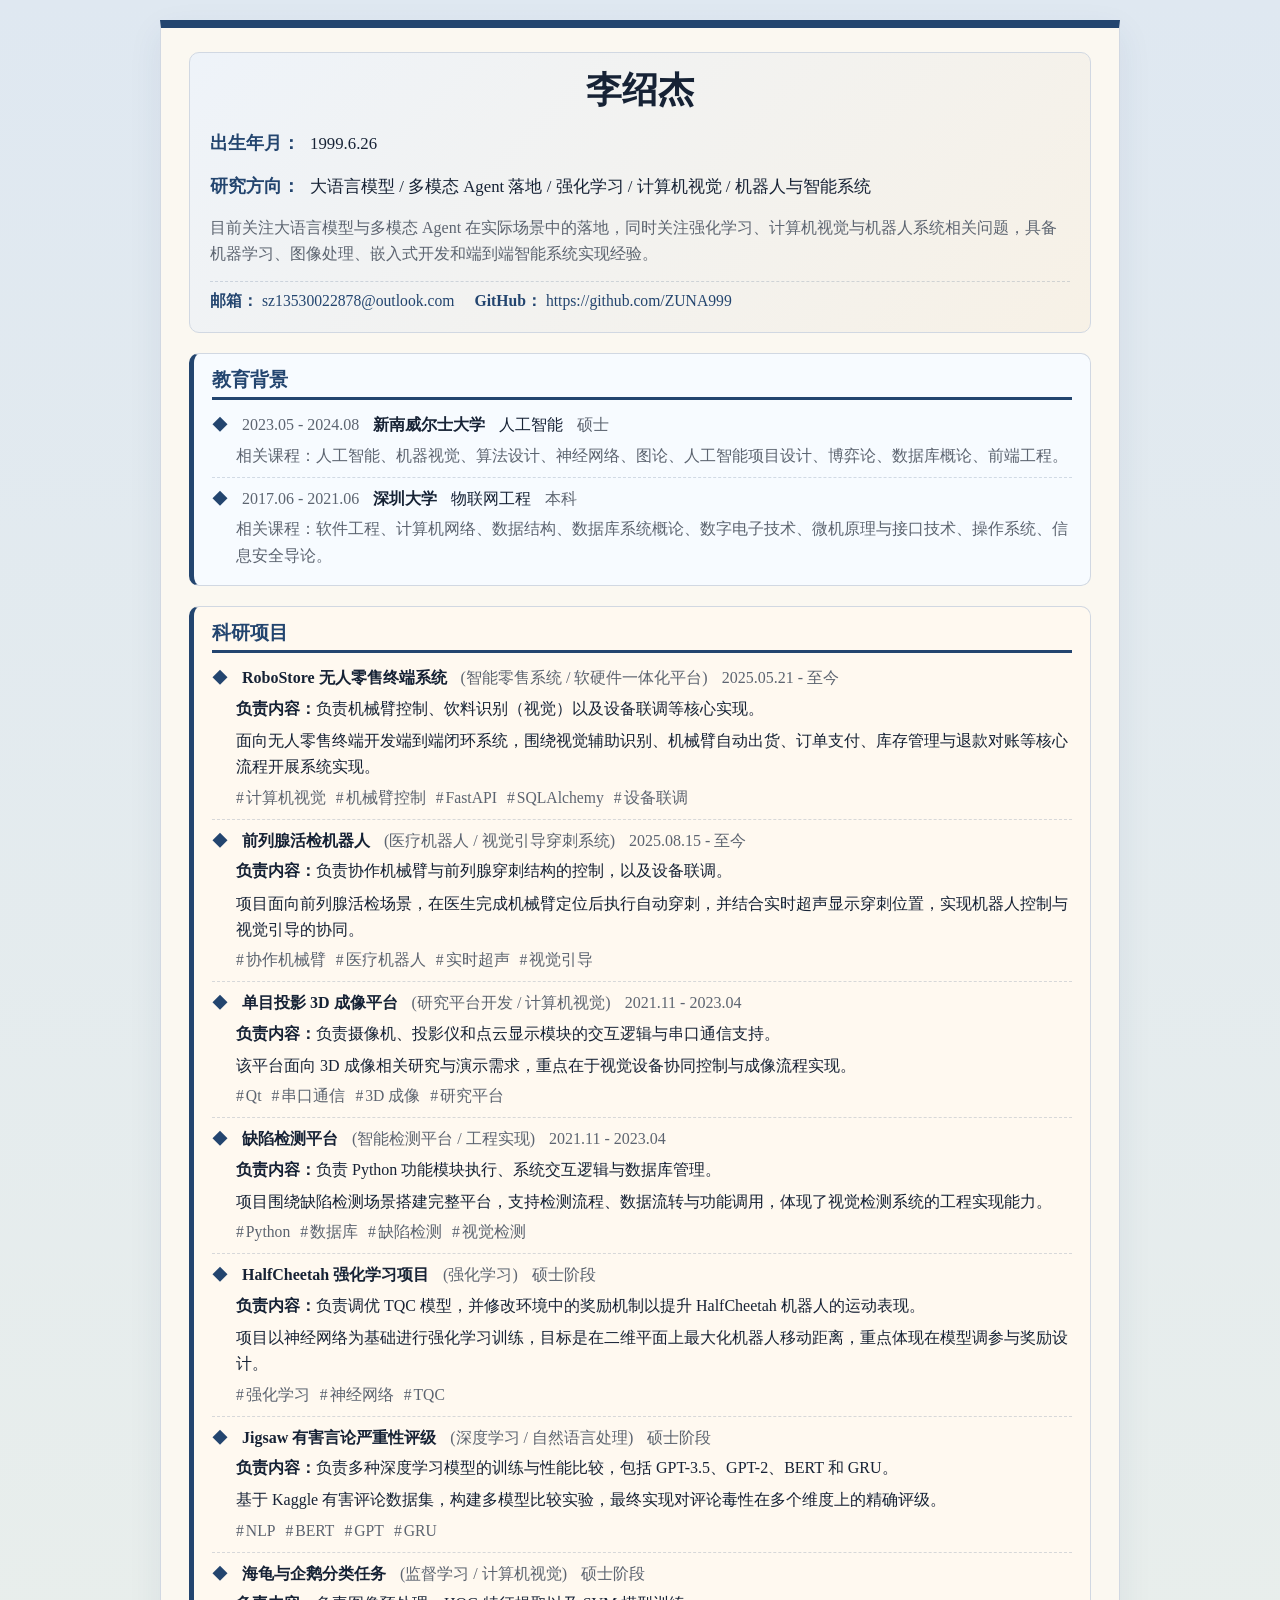
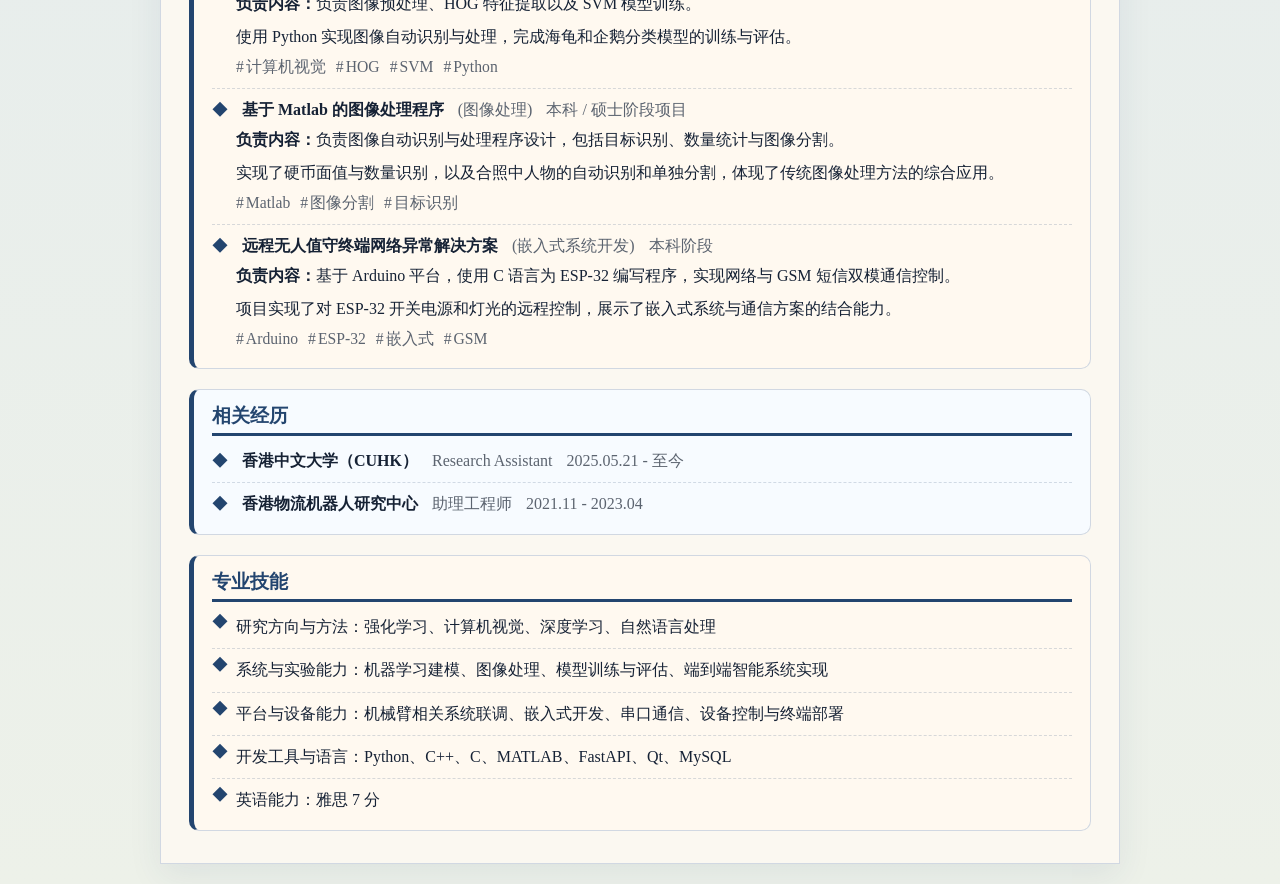
==== index.html @ a873082b "BirthDay" ====
<!DOCTYPE html>
<html lang="zh-CN">
<head>
  <meta charset="UTF-8">
  <meta name="viewport" content="width=device-width, initial-scale=1.0">
  <meta name="description" content="学术简历网站模板">
  <meta property="og:title" content="你的姓名 | 学术简历">
  <meta property="og:description" content="教育背景、科研项目、论文专利、荣誉和技能">
  <meta property="og:type" content="website">
  <title>你的姓名 | 学术简历</title>
  <link rel="icon" type="image/svg+xml" href="assets/favicon.svg">
  <link rel="stylesheet" href="styles.css">
</head>
<body>
  <main class="cv-page">
    <header class="cv-header">
      <h1 class="cv-title" id="profile-name">你的姓名</h1>
      <div class="header-main">
        <div class="header-row">
          <p class="header-label">出生年月：</p>
          <p class="header-value" id="basic-info">待填写</p>
        </div>
        <div class="header-row">
          <p class="header-label">研究方向：</p>
          <p class="header-value" id="research-directions">待填写</p>
        </div>
        <p class="header-note" id="profile-note"></p>
        <div class="link-row" id="profile-links"></div>
        <div class="header-contact" id="header-contact"></div>
      </div>
    </header>

    <section class="cv-section" id="education-section">
      <h2 class="section-title">教育背景</h2>
      <div class="section-body" id="education-list"></div>
    </section>

    <section class="cv-section" id="projects-section">
      <h2 class="section-title">科研项目</h2>
      <div class="section-body" id="projects-list"></div>
    </section>

    <section class="cv-section" id="experience-section">
      <h2 class="section-title">相关经历</h2>
      <div class="section-body" id="experience-list"></div>
    </section>

    <section class="cv-section" id="publications-section">
      <h2 class="section-title">论文、专利</h2>
      <div class="section-body" id="publications-list"></div>
    </section>

    <section class="cv-section" id="honors-section">
      <h2 class="section-title">其他荣誉</h2>
      <div class="section-body" id="honors-list"></div>
    </section>

    <section class="cv-section" id="skills-section">
      <h2 class="section-title">专业技能</h2>
      <div class="section-body" id="skills-list"></div>
    </section>

  </main>

  <script src="site-data.js"></script>
  <script src="main.js"></script>
</body>
</html>
---- styles.css ----
:root {
  --page-width: 960px;
  --paper: #fbf8f1;
  --page: #e7edf3;
  --text: #162235;
  --muted: #5c6470;
  --line: #23456f;
  --border: #d1d8e2;
  --header-bg: #eef3f9;
  --section-blue: #f7fbff;
  --section-warm: #fff9f0;
}

*,
*::before,
*::after {
  box-sizing: border-box;
}

html {
  scroll-behavior: auto;
}

body {
  margin: 0;
  background:
    linear-gradient(180deg, #dfe8f1 0%, #edf1e9 100%);
  color: var(--text);
  font-family: "Times New Roman", "Noto Serif SC", "Source Han Serif SC", "Songti SC", "STSong", "SimSun", serif;
  line-height: 1.65;
}

img {
  display: block;
  max-width: 100%;
}

a {
  color: var(--line);
  text-decoration: none;
}

a:hover,
a:focus-visible {
  text-decoration: underline;
}

[hidden] {
  display: none !important;
}

.cv-page {
  width: min(var(--page-width), calc(100% - 24px));
  margin: 20px auto;
  padding: 24px 28px 32px;
  background: var(--paper);
  border: 1px solid var(--border);
  border-top: 8px solid var(--line);
  box-shadow: 0 12px 32px rgba(35, 69, 111, 0.08);
}

.cv-header {
  margin-bottom: 18px;
  padding: 18px 20px;
  background: linear-gradient(135deg, var(--header-bg) 0%, #f7f1e6 100%);
  border: 1px solid var(--border);
  border-radius: 10px;
}

.cv-title {
  margin: 0 0 18px;
  text-align: center;
  font-size: 2.25rem;
  font-weight: 700;
  line-height: 1.1;
}

.header-main {
  display: grid;
  gap: 14px;
}

.header-row {
  display: flex;
  flex-wrap: wrap;
  gap: 10px;
  align-items: baseline;
  font-size: 1.05rem;
}

.header-label {
  margin: 0;
  font-size: 1.1rem;
  font-weight: 700;
  color: var(--line);
}

.header-value {
  margin: 0;
  flex: 1;
}

.header-note {
  margin: 0;
  color: var(--muted);
  font-size: 1rem;
}

.link-row {
  display: flex;
  flex-wrap: wrap;
  gap: 10px 16px;
  font-size: 0.98rem;
}

.header-contact {
  display: flex;
  flex-wrap: wrap;
  gap: 8px 20px;
  padding-top: 6px;
  border-top: 1px dashed rgba(35, 69, 111, 0.18);
  font-size: 0.98rem;
}

.header-contact__item {
  display: inline-flex;
  gap: 4px;
  flex-wrap: wrap;
}

.header-contact__label {
  color: var(--line);
  font-weight: 700;
}

.link-row a::before {
  content: "[";
}

.link-row a::after {
  content: "]";
}

.cv-section {
  margin-top: 20px;
  padding: 14px 18px 16px;
  border: 1px solid var(--border);
  border-left: 5px solid var(--line);
  border-radius: 10px;
}

#education-section,
#experience-section,
#publications-section {
  background: var(--section-blue);
}

#projects-section,
#honors-section,
#skills-section {
  background: var(--section-warm);
}

.section-title {
  margin: 0 0 12px;
  padding-bottom: 6px;
  border-bottom: 3px solid var(--line);
  font-size: 1.2rem;
  line-height: 1.2;
  color: var(--line);
}

.section-body {
  display: grid;
  gap: 8px;
}

.entry {
  display: grid;
  gap: 4px;
  padding-bottom: 8px;
  border-bottom: 1px dashed rgba(35, 69, 111, 0.18);
}

.entry:last-child,
.publication-item:last-child,
.honor-item:last-child,
.skill-item:last-child,
.contact-item:last-child {
  padding-bottom: 0;
  border-bottom: 0;
}

.entry__head {
  display: flex;
  flex-wrap: wrap;
  gap: 8px 14px;
  align-items: baseline;
  font-size: 1rem;
}

.entry__bullet {
  font-size: 1rem;
  line-height: 1;
  color: var(--line);
}

.entry__title {
  font-size: 1rem;
  font-weight: 700;
}

.entry__meta,
.entry__period,
.entry__note,
.publication-item__meta,
.contact-item__label {
  color: var(--muted);
}

.entry__body {
  padding-left: 24px;
}

.entry__body p {
  margin: 0;
}

.entry__body + .entry__body {
  margin-top: 2px;
}

.inline-list {
  display: flex;
  flex-wrap: wrap;
  gap: 6px 10px;
  margin: 0;
  padding: 0 0 0 24px;
  list-style: none;
  color: var(--muted);
  font-size: 0.98rem;
}

.inline-list li::before {
  content: "#";
  margin-right: 2px;
}

.publication-item {
  display: grid;
  grid-template-columns: auto minmax(0, 1fr);
  gap: 8px;
  align-items: start;
  font-size: 1rem;
  padding-bottom: 8px;
  border-bottom: 1px dashed rgba(35, 69, 111, 0.18);
}

.publication-item__index {
  min-width: 36px;
  font-weight: 700;
}

.publication-item__text {
  margin: 0;
}

.honor-item,
.skill-item {
  display: grid;
  grid-template-columns: auto minmax(0, 1fr);
  gap: 8px;
  align-items: start;
  padding-bottom: 8px;
  border-bottom: 1px dashed rgba(35, 69, 111, 0.18);
}

@media (max-width: 720px) {
  .cv-page {
    width: min(var(--page-width), calc(100% - 12px));
    padding: 18px 16px 24px;
  }

  .cv-header,
  .cv-section {
    padding: 14px 14px 16px;
  }

  .cv-title {
    font-size: 1.9rem;
  }

  .entry__body,
  .inline-list {
    padding-left: 20px;
  }
}
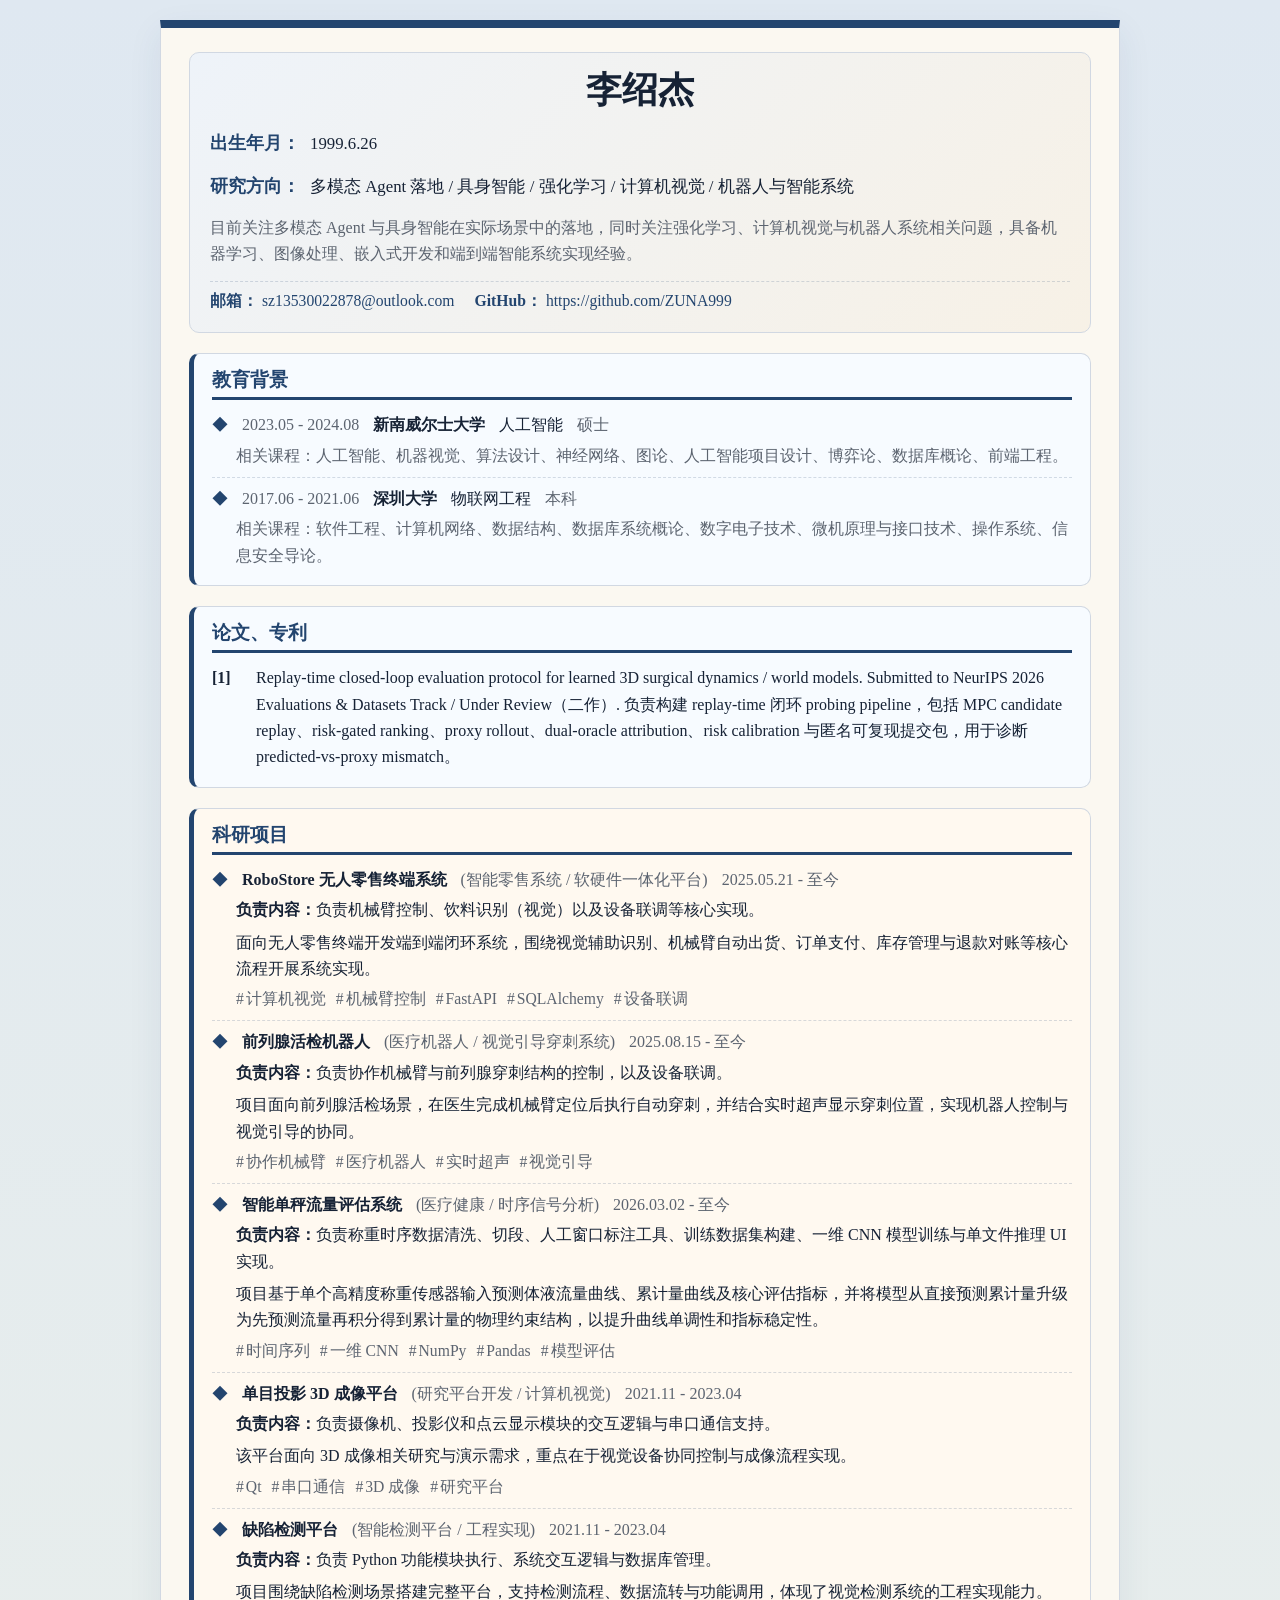
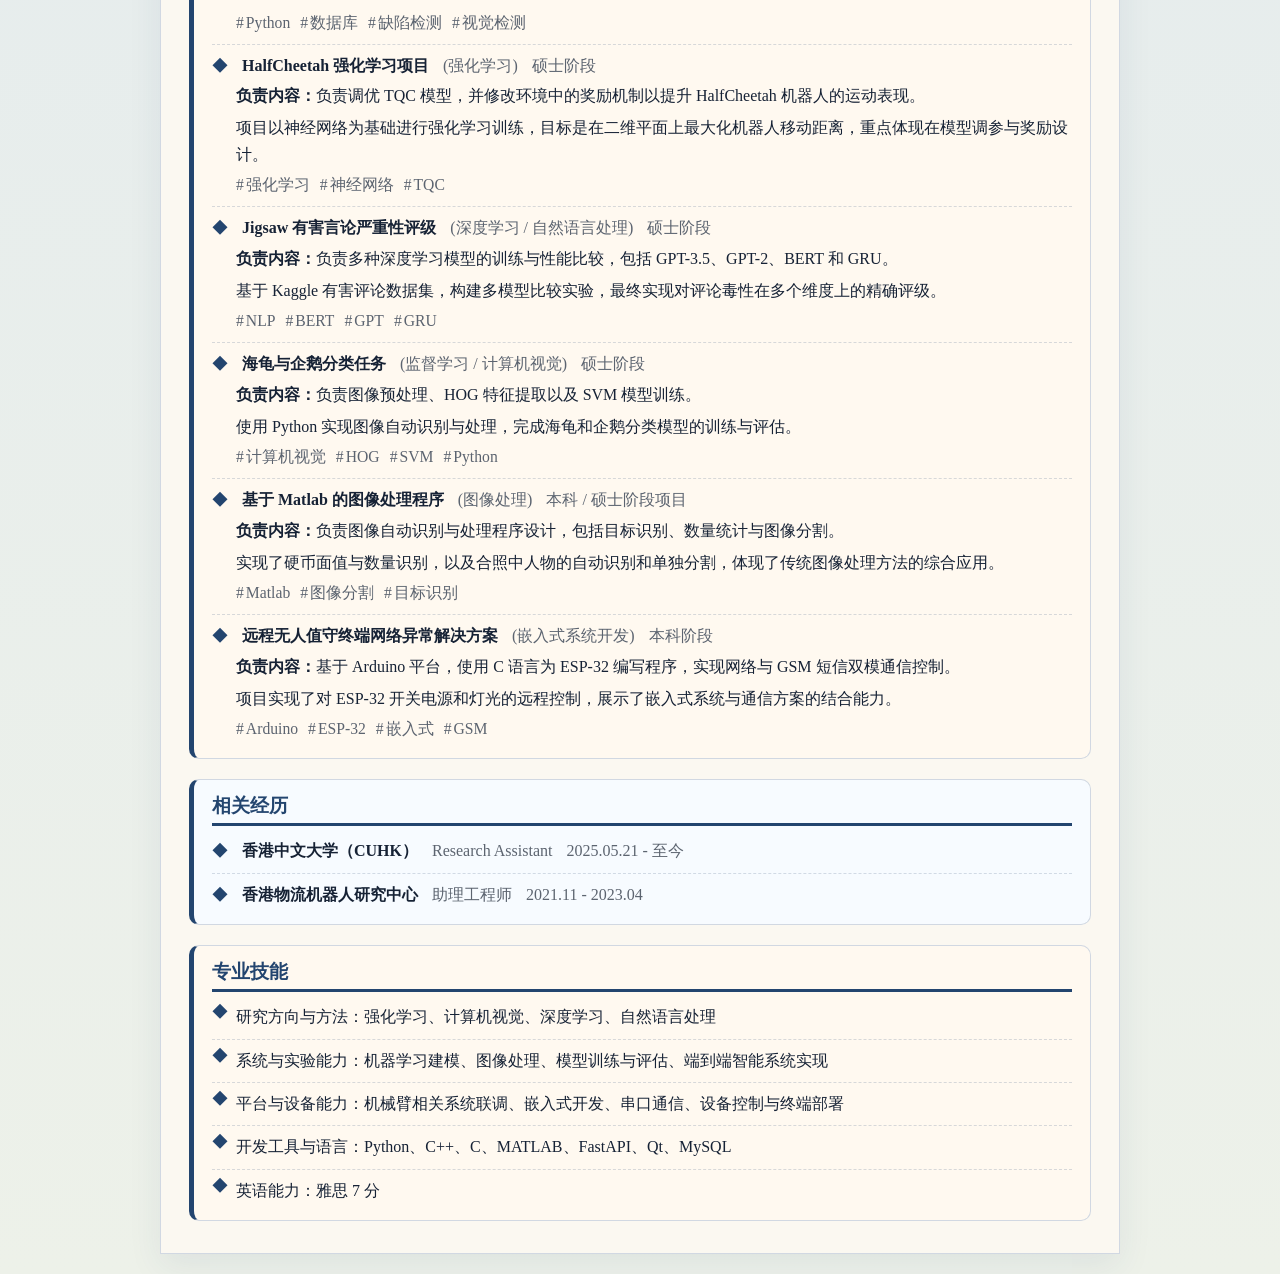
==== commit aac86c2a: "Prioritize publications for PhD CV" ====
--- a/index.html
+++ b/index.html
@@ -35,6 +35,11 @@
       <div class="section-body" id="education-list"></div>
     </section>
 
+    <section class="cv-section" id="publications-section">
+      <h2 class="section-title">论文、专利</h2>
+      <div class="section-body" id="publications-list"></div>
+    </section>
+
     <section class="cv-section" id="projects-section">
       <h2 class="section-title">科研项目</h2>
       <div class="section-body" id="projects-list"></div>
@@ -43,11 +48,6 @@
     <section class="cv-section" id="experience-section">
       <h2 class="section-title">相关经历</h2>
       <div class="section-body" id="experience-list"></div>
-    </section>
-
-    <section class="cv-section" id="publications-section">
-      <h2 class="section-title">论文、专利</h2>
-      <div class="section-body" id="publications-list"></div>
     </section>
 
     <section class="cv-section" id="honors-section">
--- a/styles.css
+++ b/styles.css
@@ -295,3 +295,46 @@
     padding-left: 20px;
   }
 }
+
+@page {
+  size: A4 portrait;
+  margin: 0;
+}
+
+@media print {
+  html,
+  body {
+    margin: 0;
+    padding: 0;
+    width: 210mm;
+    min-height: 297mm;
+    background: var(--page) !important;
+    -webkit-print-color-adjust: exact;
+    print-color-adjust: exact;
+  }
+
+  body {
+    line-height: 1.55;
+  }
+
+  .cv-page {
+    width: 210mm;
+    min-height: 297mm;
+    margin: 0;
+    padding: 8mm 9mm 10mm;
+    border: 0;
+    border-top: 8px solid var(--line);
+    box-shadow: none;
+    background: var(--paper);
+  }
+
+  .cv-header,
+  .cv-section {
+    break-inside: avoid;
+    page-break-inside: avoid;
+  }
+
+  a {
+    text-decoration: none;
+  }
+}
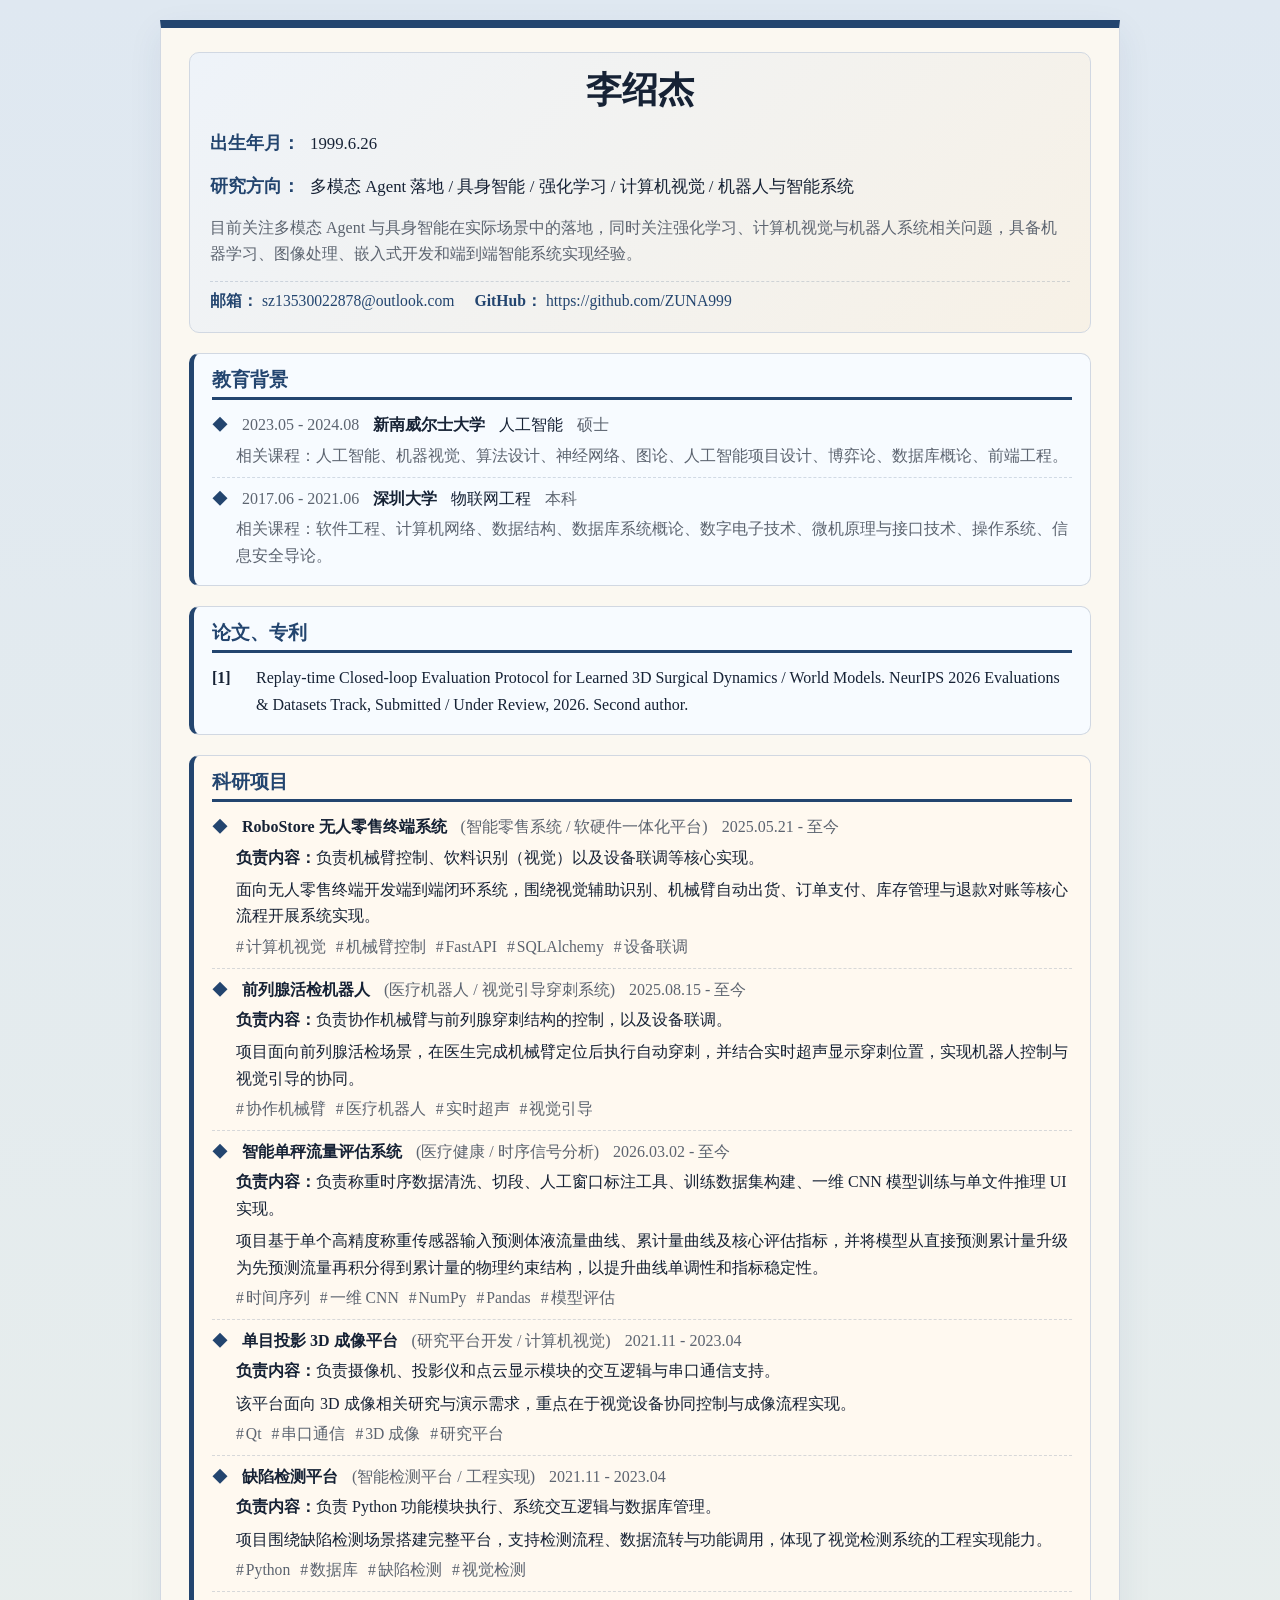
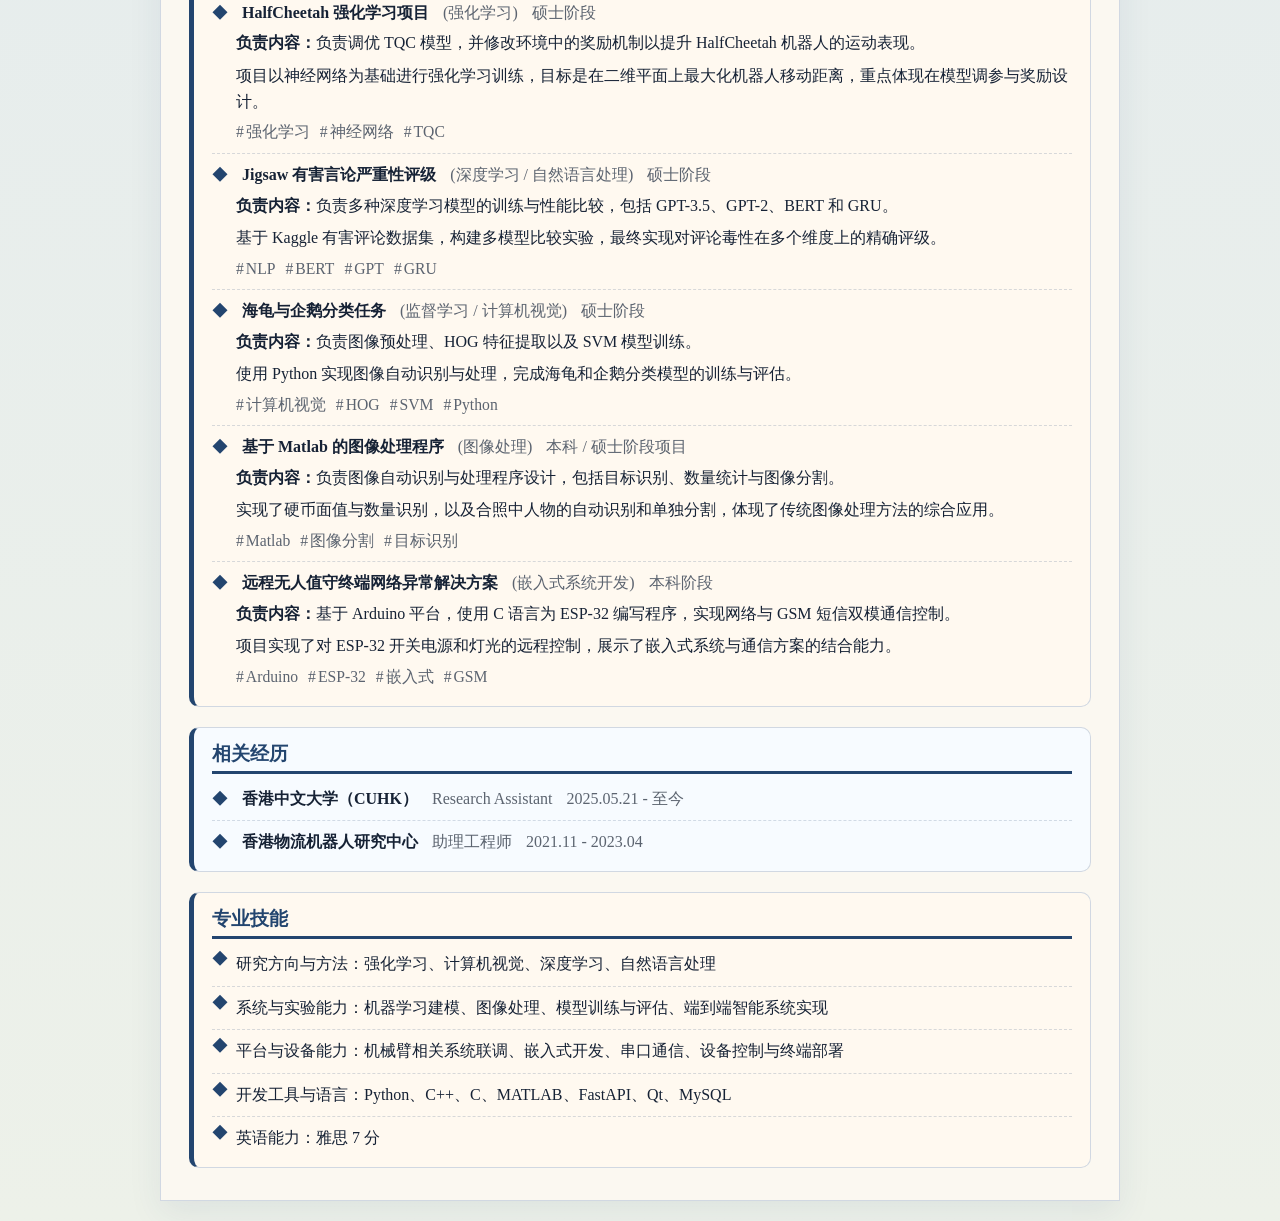
==== commit 5ce8e81d: "Refine publication entry and refresh CV PDF" ====
--- a/index.html
+++ b/index.html
@@ -62,7 +62,7 @@
 
   </main>
 
-  <script src="site-data.js"></script>
-  <script src="main.js"></script>
+  <script src="site-data.js?v=20260518"></script>
+  <script src="main.js?v=20260518"></script>
 </body>
 </html>
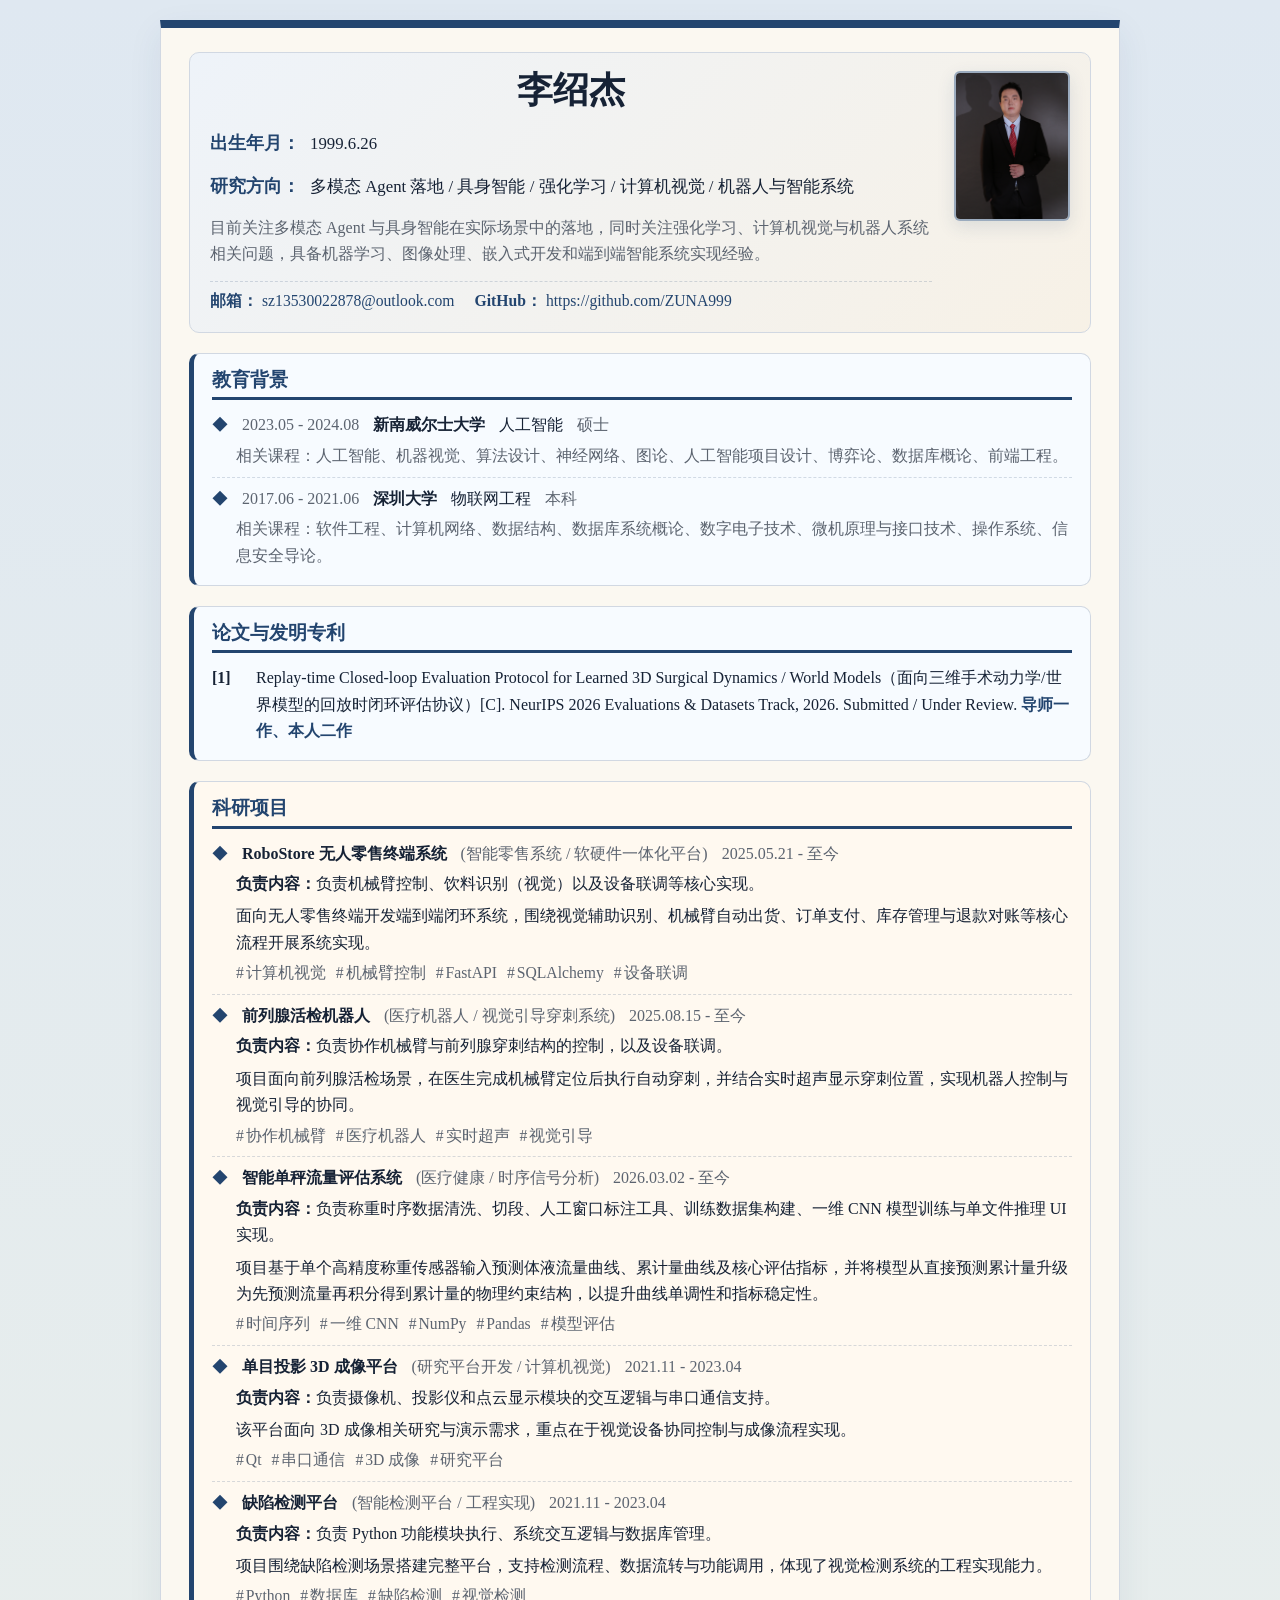
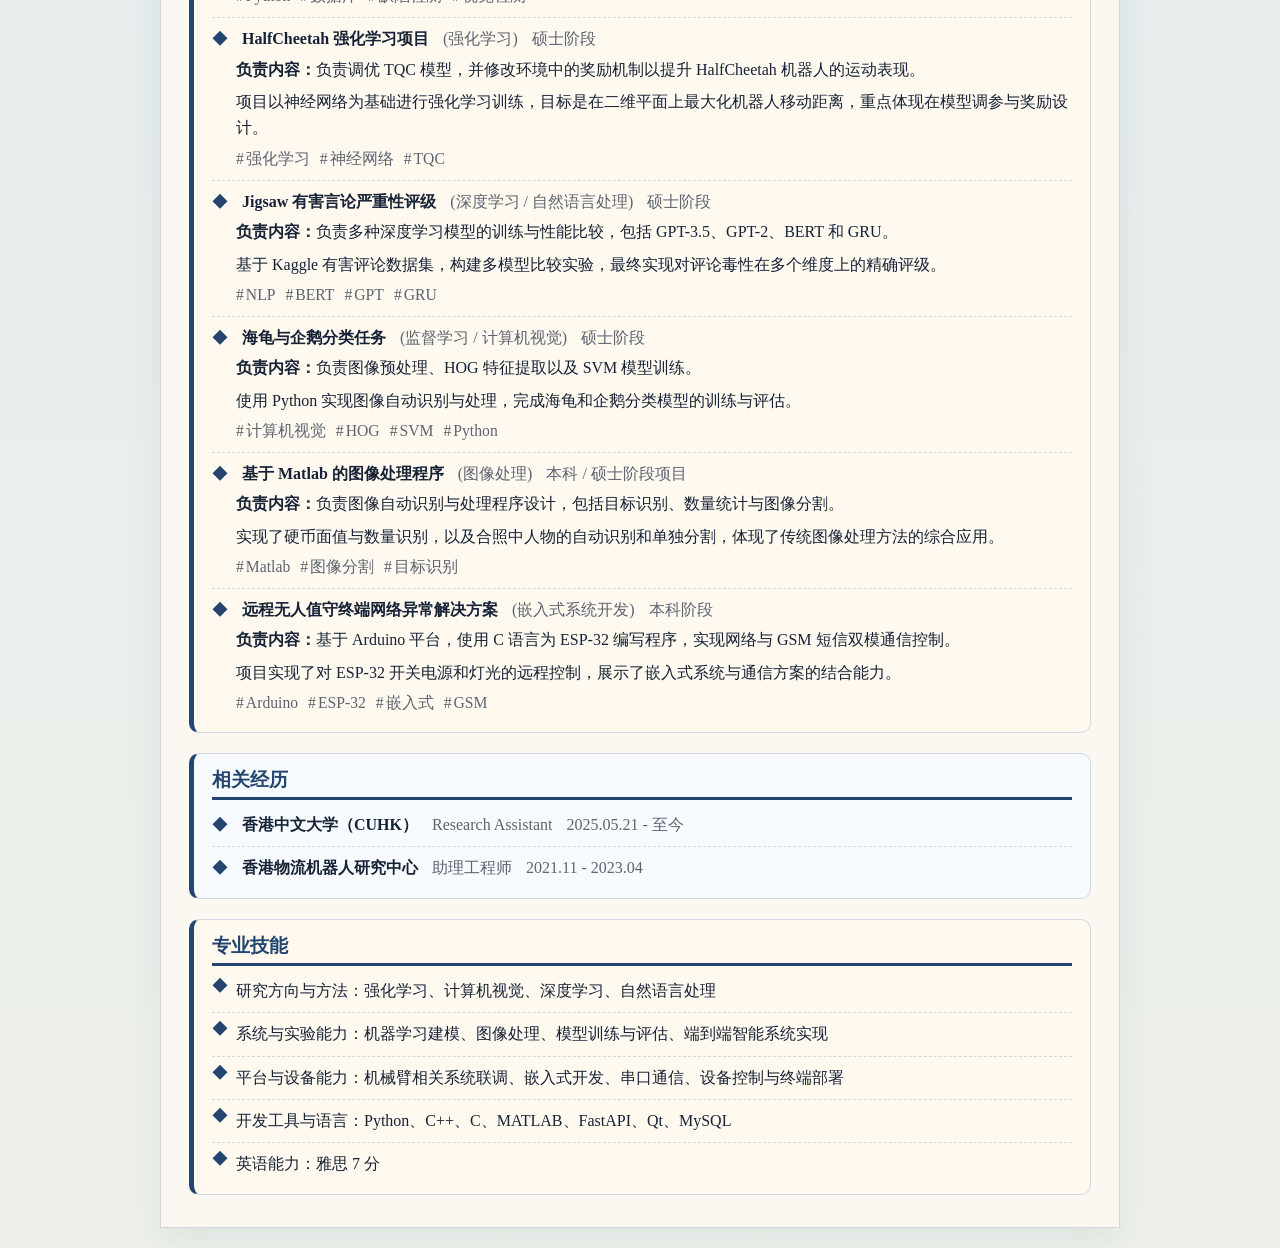
==== commit 4af2afc9: "Add profile photo and structured publication format" ====
--- a/index.html
+++ b/index.html
@@ -9,24 +9,31 @@
   <meta property="og:type" content="website">
   <title>你的姓名 | 学术简历</title>
   <link rel="icon" type="image/svg+xml" href="assets/favicon.svg">
-  <link rel="stylesheet" href="styles.css">
+  <link rel="stylesheet" href="styles.css?v=20260518-profile">
 </head>
 <body>
   <main class="cv-page">
     <header class="cv-header">
-      <h1 class="cv-title" id="profile-name">你的姓名</h1>
-      <div class="header-main">
-        <div class="header-row">
-          <p class="header-label">出生年月：</p>
-          <p class="header-value" id="basic-info">待填写</p>
+      <div class="header-layout">
+        <div class="header-content">
+          <h1 class="cv-title" id="profile-name">你的姓名</h1>
+          <div class="header-main">
+            <div class="header-row">
+              <p class="header-label">出生年月：</p>
+              <p class="header-value" id="basic-info">待填写</p>
+            </div>
+            <div class="header-row">
+              <p class="header-label">研究方向：</p>
+              <p class="header-value" id="research-directions">待填写</p>
+            </div>
+            <p class="header-note" id="profile-note"></p>
+            <div class="link-row" id="profile-links"></div>
+            <div class="header-contact" id="header-contact"></div>
+          </div>
         </div>
-        <div class="header-row">
-          <p class="header-label">研究方向：</p>
-          <p class="header-value" id="research-directions">待填写</p>
-        </div>
-        <p class="header-note" id="profile-note"></p>
-        <div class="link-row" id="profile-links"></div>
-        <div class="header-contact" id="header-contact"></div>
+        <figure class="profile-photo" id="profile-photo-wrap" hidden>
+          <img id="profile-photo" src="" alt="个人肖像">
+        </figure>
       </div>
     </header>
 
@@ -36,7 +43,7 @@
     </section>
 
     <section class="cv-section" id="publications-section">
-      <h2 class="section-title">论文、专利</h2>
+      <h2 class="section-title">论文与发明专利</h2>
       <div class="section-body" id="publications-list"></div>
     </section>
 
@@ -62,7 +69,7 @@
 
   </main>
 
-  <script src="site-data.js?v=20260518"></script>
-  <script src="main.js?v=20260518"></script>
+  <script src="site-data.js?v=20260518-profile"></script>
+  <script src="main.js?v=20260518-profile"></script>
 </body>
 </html>
--- a/styles.css
+++ b/styles.css
@@ -67,6 +67,13 @@
   border-radius: 10px;
 }
 
+.header-layout {
+  display: grid;
+  grid-template-columns: minmax(0, 1fr) 116px;
+  gap: 22px;
+  align-items: start;
+}
+
 .cv-title {
   margin: 0 0 18px;
   text-align: center;
@@ -131,6 +138,23 @@
 .header-contact__label {
   color: var(--line);
   font-weight: 700;
+}
+
+.profile-photo {
+  width: 116px;
+  height: 150px;
+  margin: 0;
+  overflow: hidden;
+  border: 2px solid rgba(35, 69, 111, 0.45);
+  border-radius: 6px;
+  background: #fff;
+  box-shadow: 0 6px 18px rgba(35, 69, 111, 0.12);
+}
+
+.profile-photo img {
+  width: 100%;
+  height: 100%;
+  object-fit: cover;
 }
 
 .link-row a::before {
@@ -265,6 +289,17 @@
   margin: 0;
 }
 
+.publication-item__rank {
+  color: var(--line);
+  font-weight: 700;
+}
+
+.publication-group-title {
+  margin: 2px 0 0;
+  font-size: 1rem;
+  color: var(--line);
+}
+
 .honor-item,
 .skill-item {
   display: grid;
@@ -288,6 +323,16 @@
 
   .cv-title {
     font-size: 1.9rem;
+  }
+
+  .header-layout {
+    grid-template-columns: 1fr;
+  }
+
+  .profile-photo {
+    width: 100px;
+    height: 130px;
+    justify-self: center;
   }
 
   .entry__body,
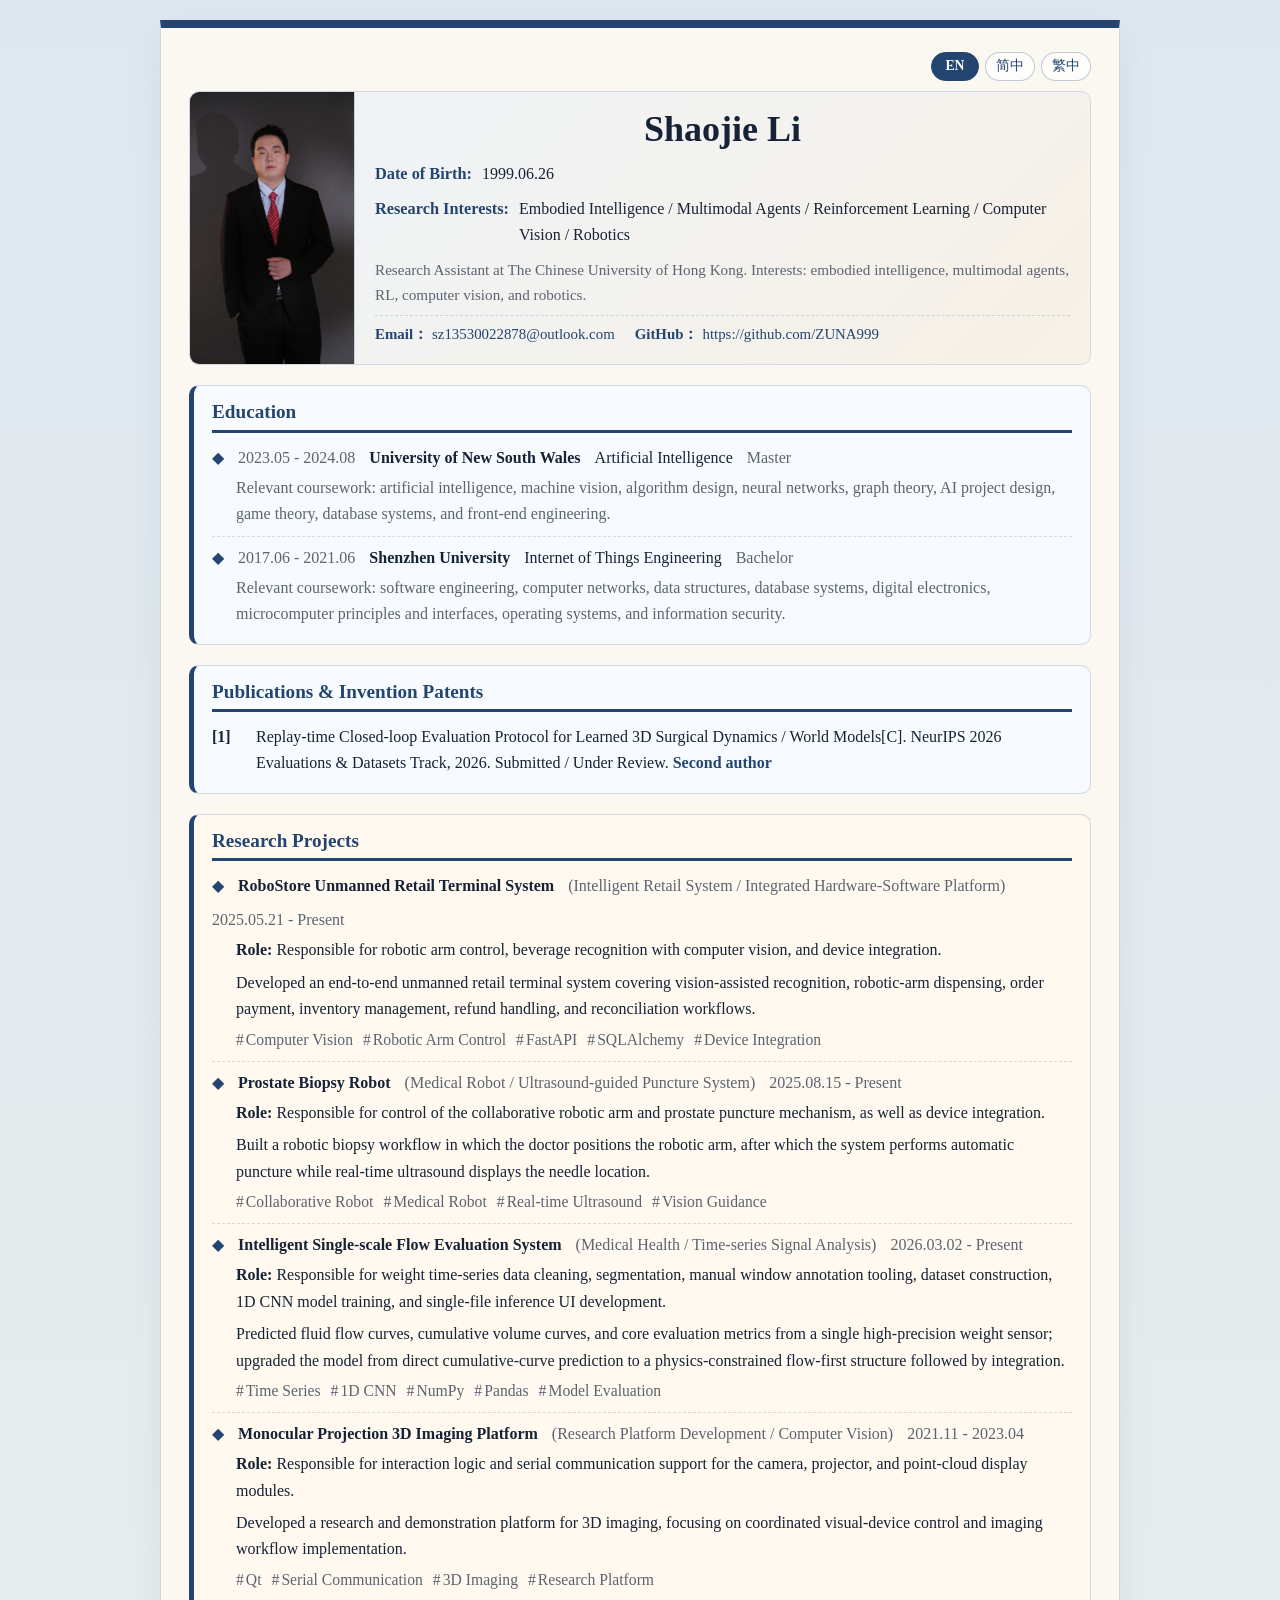
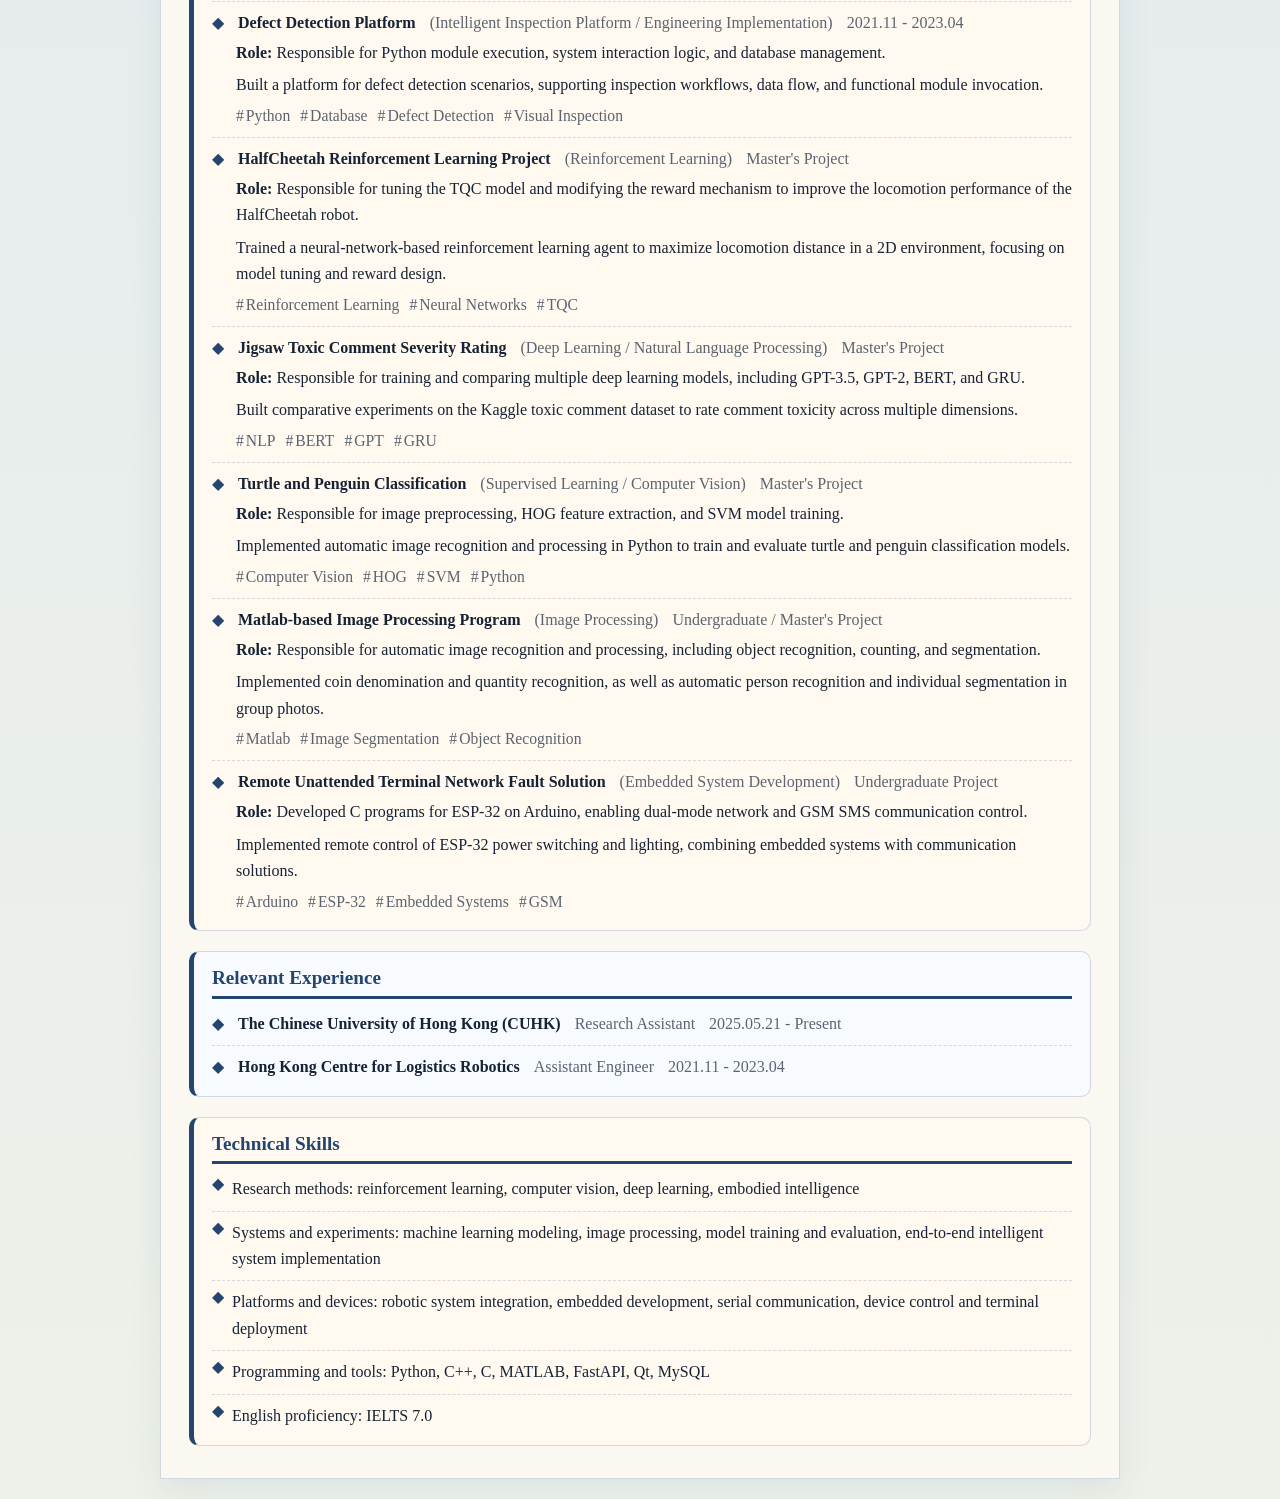
==== commit d526d5bf: "Add multilingual CV switcher and resize profile photo" ====
--- a/index.html
+++ b/index.html
@@ -1,5 +1,5 @@
 <!DOCTYPE html>
-<html lang="zh-CN">
+<html lang="en">
 <head>
   <meta charset="UTF-8">
   <meta name="viewport" content="width=device-width, initial-scale=1.0">
@@ -9,21 +9,25 @@
   <meta property="og:type" content="website">
   <title>你的姓名 | 学术简历</title>
   <link rel="icon" type="image/svg+xml" href="assets/favicon.svg">
-  <link rel="stylesheet" href="styles.css?v=20260518-profile">
+  <link rel="stylesheet" href="styles.css?v=20260518-i18n">
 </head>
 <body>
   <main class="cv-page">
+    <nav class="language-switcher" id="language-switcher" aria-label="Language switcher"></nav>
     <header class="cv-header">
       <div class="header-layout">
+        <figure class="profile-photo" id="profile-photo-wrap" hidden>
+          <img id="profile-photo" src="" alt="Profile photo">
+        </figure>
         <div class="header-content">
           <h1 class="cv-title" id="profile-name">你的姓名</h1>
           <div class="header-main">
             <div class="header-row">
-              <p class="header-label">出生年月：</p>
+              <p class="header-label" id="label-basic-info">出生年月：</p>
               <p class="header-value" id="basic-info">待填写</p>
             </div>
             <div class="header-row">
-              <p class="header-label">研究方向：</p>
+              <p class="header-label" id="label-research-directions">研究方向：</p>
               <p class="header-value" id="research-directions">待填写</p>
             </div>
             <p class="header-note" id="profile-note"></p>
@@ -31,45 +35,42 @@
             <div class="header-contact" id="header-contact"></div>
           </div>
         </div>
-        <figure class="profile-photo" id="profile-photo-wrap" hidden>
-          <img id="profile-photo" src="" alt="个人肖像">
-        </figure>
       </div>
     </header>
 
     <section class="cv-section" id="education-section">
-      <h2 class="section-title">教育背景</h2>
+      <h2 class="section-title" id="section-title-education">教育背景</h2>
       <div class="section-body" id="education-list"></div>
     </section>
 
     <section class="cv-section" id="publications-section">
-      <h2 class="section-title">论文与发明专利</h2>
+      <h2 class="section-title" id="section-title-publications">论文与发明专利</h2>
       <div class="section-body" id="publications-list"></div>
     </section>
 
     <section class="cv-section" id="projects-section">
-      <h2 class="section-title">科研项目</h2>
+      <h2 class="section-title" id="section-title-projects">科研项目</h2>
       <div class="section-body" id="projects-list"></div>
     </section>
 
     <section class="cv-section" id="experience-section">
-      <h2 class="section-title">相关经历</h2>
+      <h2 class="section-title" id="section-title-experience">相关经历</h2>
       <div class="section-body" id="experience-list"></div>
     </section>
 
     <section class="cv-section" id="honors-section">
-      <h2 class="section-title">其他荣誉</h2>
+      <h2 class="section-title" id="section-title-honors">其他荣誉</h2>
       <div class="section-body" id="honors-list"></div>
     </section>
 
     <section class="cv-section" id="skills-section">
-      <h2 class="section-title">专业技能</h2>
+      <h2 class="section-title" id="section-title-skills">专业技能</h2>
       <div class="section-body" id="skills-list"></div>
     </section>
 
   </main>
 
-  <script src="site-data.js?v=20260518-profile"></script>
-  <script src="main.js?v=20260518-profile"></script>
+  <script src="site-data.js?v=20260518-i18n"></script>
+  <script src="main.js?v=20260518-i18n"></script>
 </body>
 </html>
--- a/styles.css
+++ b/styles.css
@@ -50,6 +50,7 @@
 }
 
 .cv-page {
+  position: relative;
   width: min(var(--page-width), calc(100% - 24px));
   margin: 20px auto;
   padding: 24px 28px 32px;
@@ -59,9 +60,37 @@
   box-shadow: 0 12px 32px rgba(35, 69, 111, 0.08);
 }
 
+.language-switcher {
+  display: flex;
+  justify-content: flex-end;
+  gap: 6px;
+  margin: 0 0 10px;
+}
+
+.language-switcher__button {
+  min-width: 48px;
+  padding: 5px 10px;
+  border: 1px solid rgba(35, 69, 111, 0.28);
+  border-radius: 999px;
+  background: rgba(255, 255, 255, 0.68);
+  color: var(--line);
+  font-family: inherit;
+  font-size: 0.86rem;
+  line-height: 1.2;
+  cursor: pointer;
+}
+
+.language-switcher__button.is-active {
+  background: var(--line);
+  color: #fff;
+  border-color: var(--line);
+  font-weight: 700;
+}
+
 .cv-header {
   margin-bottom: 18px;
-  padding: 18px 20px;
+  padding: 0;
+  overflow: hidden;
   background: linear-gradient(135deg, var(--header-bg) 0%, #f7f1e6 100%);
   border: 1px solid var(--border);
   border-radius: 10px;
@@ -69,13 +98,16 @@
 
 .header-layout {
   display: grid;
-  grid-template-columns: minmax(0, 1fr) 116px;
-  gap: 22px;
-  align-items: start;
+  grid-template-columns: 165px minmax(0, 1fr);
+  align-items: stretch;
+}
+
+.header-content {
+  padding: 18px 20px;
 }
 
 .cv-title {
-  margin: 0 0 18px;
+  margin: 0 0 12px;
   text-align: center;
   font-size: 2.25rem;
   font-weight: 700;
@@ -84,7 +116,7 @@
 
 .header-main {
   display: grid;
-  gap: 14px;
+  gap: 8px;
 }
 
 .header-row {
@@ -92,12 +124,12 @@
   flex-wrap: wrap;
   gap: 10px;
   align-items: baseline;
-  font-size: 1.05rem;
+  font-size: 1rem;
 }
 
 .header-label {
   margin: 0;
-  font-size: 1.1rem;
+  font-size: 1.02rem;
   font-weight: 700;
   color: var(--line);
 }
@@ -110,7 +142,7 @@
 .header-note {
   margin: 0;
   color: var(--muted);
-  font-size: 1rem;
+  font-size: 0.95rem;
 }
 
 .link-row {
@@ -126,7 +158,7 @@
   gap: 8px 20px;
   padding-top: 6px;
   border-top: 1px dashed rgba(35, 69, 111, 0.18);
-  font-size: 0.98rem;
+  font-size: 0.93rem;
 }
 
 .header-contact__item {
@@ -141,14 +173,16 @@
 }
 
 .profile-photo {
-  width: 116px;
-  height: 150px;
+  width: 100%;
+  height: 100%;
+  min-height: 244px;
   margin: 0;
   overflow: hidden;
-  border: 2px solid rgba(35, 69, 111, 0.45);
-  border-radius: 6px;
+  border: 0;
+  border-right: 1px solid rgba(35, 69, 111, 0.25);
+  border-radius: 0;
   background: #fff;
-  box-shadow: 0 6px 18px rgba(35, 69, 111, 0.12);
+  box-shadow: none;
 }
 
 .profile-photo img {
@@ -321,6 +355,10 @@
     padding: 14px 14px 16px;
   }
 
+  .cv-header {
+    padding: 0;
+  }
+
   .cv-title {
     font-size: 1.9rem;
   }
@@ -329,10 +367,16 @@
     grid-template-columns: 1fr;
   }
 
+  .header-content {
+    padding: 14px;
+  }
+
   .profile-photo {
-    width: 100px;
-    height: 130px;
-    justify-self: center;
+    width: 100%;
+    height: 220px;
+    min-height: 220px;
+    border-right: 0;
+    border-bottom: 1px solid rgba(35, 69, 111, 0.25);
   }
 
   .entry__body,
@@ -379,6 +423,10 @@
     page-break-inside: avoid;
   }
 
+  .language-switcher {
+    display: none;
+  }
+
   a {
     text-decoration: none;
   }
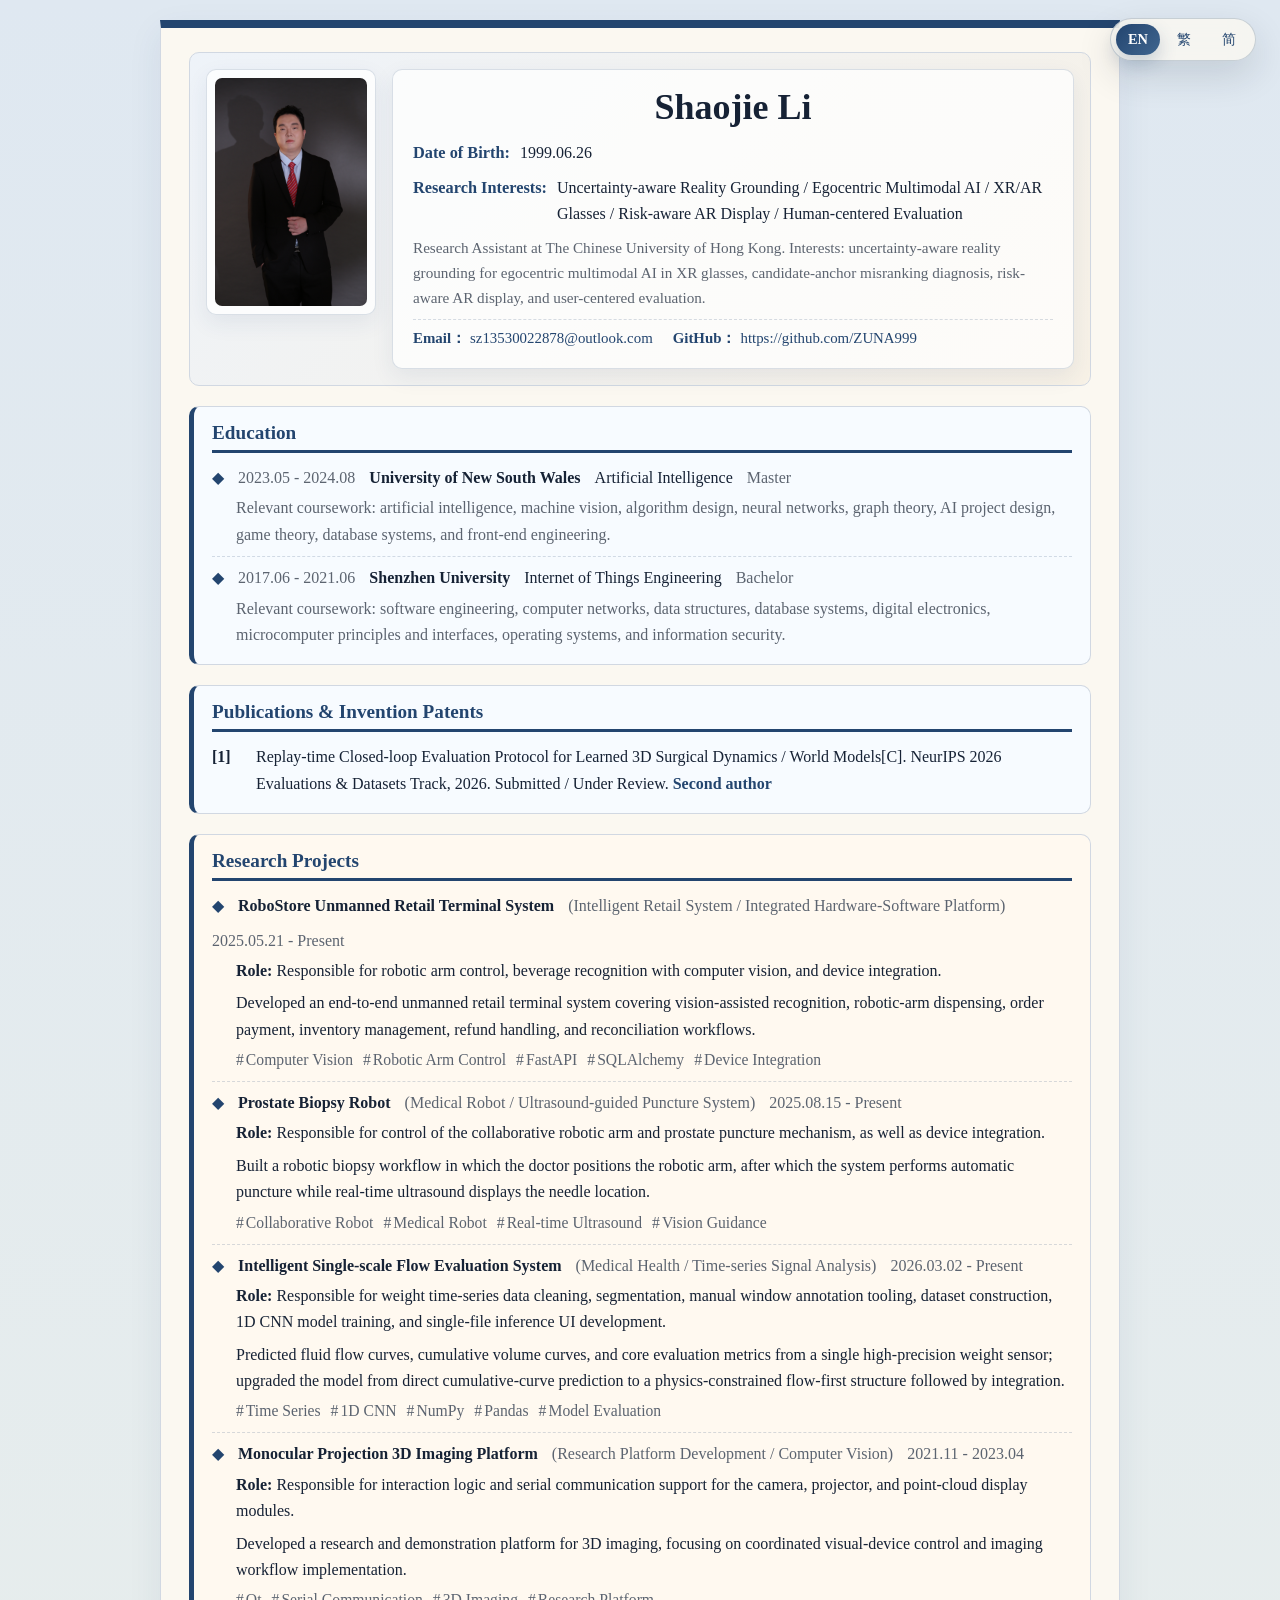
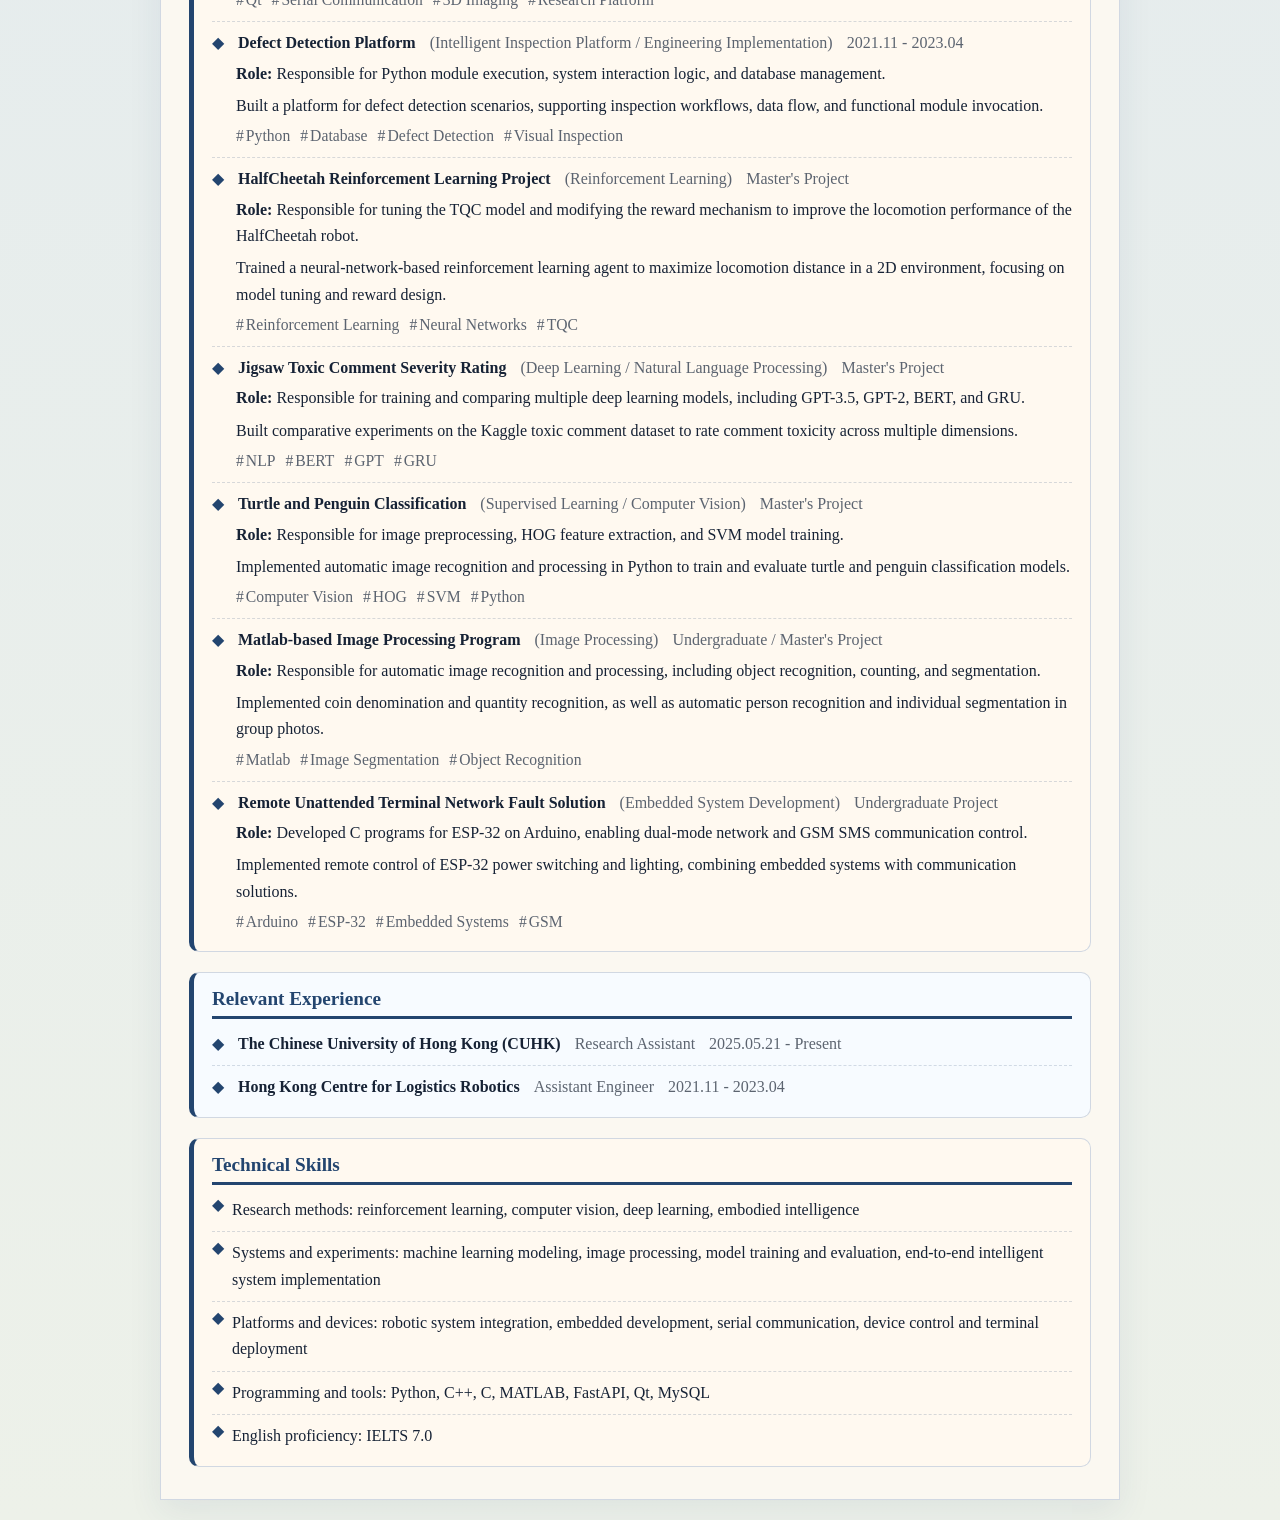
==== commit 73fc6a7d: "Refine header cards and research interests" ====
--- a/index.html
+++ b/index.html
@@ -9,11 +9,11 @@
   <meta property="og:type" content="website">
   <title>你的姓名 | 学术简历</title>
   <link rel="icon" type="image/svg+xml" href="assets/favicon.svg">
-  <link rel="stylesheet" href="styles.css?v=20260518-i18n">
+  <link rel="stylesheet" href="styles.css?v=20260518-card-i18n">
 </head>
 <body>
+  <nav class="language-switcher" id="language-switcher" aria-label="Language switcher"></nav>
   <main class="cv-page">
-    <nav class="language-switcher" id="language-switcher" aria-label="Language switcher"></nav>
     <header class="cv-header">
       <div class="header-layout">
         <figure class="profile-photo" id="profile-photo-wrap" hidden>
@@ -70,7 +70,7 @@
 
   </main>
 
-  <script src="site-data.js?v=20260518-i18n"></script>
-  <script src="main.js?v=20260518-i18n"></script>
+  <script src="site-data.js?v=20260518-card-i18n"></script>
+  <script src="main.js?v=20260518-card-i18n"></script>
 </body>
 </html>
--- a/styles.css
+++ b/styles.css
@@ -61,36 +61,43 @@
 }
 
 .language-switcher {
-  display: flex;
-  justify-content: flex-end;
-  gap: 6px;
-  margin: 0 0 10px;
+  position: fixed;
+  top: 18px;
+  right: 24px;
+  z-index: 20;
+  display: flex;
+  gap: 3px;
+  padding: 5px;
+  border: 1px solid rgba(35, 69, 111, 0.22);
+  border-radius: 999px;
+  background: rgba(251, 248, 241, 0.82);
+  box-shadow: 0 14px 36px rgba(22, 34, 53, 0.14);
+  backdrop-filter: blur(12px);
 }
 
 .language-switcher__button {
-  min-width: 48px;
-  padding: 5px 10px;
-  border: 1px solid rgba(35, 69, 111, 0.28);
+  min-width: 42px;
+  padding: 7px 12px;
+  border: 0;
   border-radius: 999px;
-  background: rgba(255, 255, 255, 0.68);
+  background: transparent;
   color: var(--line);
   font-family: inherit;
-  font-size: 0.86rem;
+  font-size: 0.9rem;
   line-height: 1.2;
   cursor: pointer;
 }
 
 .language-switcher__button.is-active {
-  background: var(--line);
+  background: linear-gradient(135deg, var(--line) 0%, #3f658f 100%);
   color: #fff;
-  border-color: var(--line);
-  font-weight: 700;
+  font-weight: 700;
+  box-shadow: 0 8px 18px rgba(35, 69, 111, 0.22);
 }
 
 .cv-header {
   margin-bottom: 18px;
-  padding: 0;
-  overflow: hidden;
+  padding: 16px;
   background: linear-gradient(135deg, var(--header-bg) 0%, #f7f1e6 100%);
   border: 1px solid var(--border);
   border-radius: 10px;
@@ -98,12 +105,18 @@
 
 .header-layout {
   display: grid;
-  grid-template-columns: 165px minmax(0, 1fr);
-  align-items: stretch;
+  grid-template-columns: 170px minmax(0, 1fr);
+  gap: 16px;
+  align-items: start;
 }
 
 .header-content {
+  min-height: 100%;
   padding: 18px 20px;
+  border: 1px solid rgba(35, 69, 111, 0.16);
+  border-radius: 10px;
+  background: rgba(255, 255, 255, 0.72);
+  box-shadow: 0 8px 22px rgba(35, 69, 111, 0.08);
 }
 
 .cv-title {
@@ -174,21 +187,20 @@
 
 .profile-photo {
   width: 100%;
-  height: 100%;
-  min-height: 244px;
-  margin: 0;
-  overflow: hidden;
-  border: 0;
-  border-right: 1px solid rgba(35, 69, 111, 0.25);
-  border-radius: 0;
-  background: #fff;
-  box-shadow: none;
+  margin: 0;
+  padding: 8px;
+  overflow: visible;
+  border: 1px solid rgba(35, 69, 111, 0.16);
+  border-radius: 10px;
+  background: rgba(255, 255, 255, 0.78);
+  box-shadow: 0 8px 22px rgba(35, 69, 111, 0.08);
 }
 
 .profile-photo img {
   width: 100%;
-  height: 100%;
-  object-fit: cover;
+  height: auto;
+  border-radius: 7px;
+  object-fit: contain;
 }
 
 .link-row a::before {
@@ -355,10 +367,6 @@
     padding: 14px 14px 16px;
   }
 
-  .cv-header {
-    padding: 0;
-  }
-
   .cv-title {
     font-size: 1.9rem;
   }
@@ -372,11 +380,8 @@
   }
 
   .profile-photo {
-    width: 100%;
-    height: 220px;
-    min-height: 220px;
-    border-right: 0;
-    border-bottom: 1px solid rgba(35, 69, 111, 0.25);
+    width: min(170px, 70%);
+    justify-self: center;
   }
 
   .entry__body,
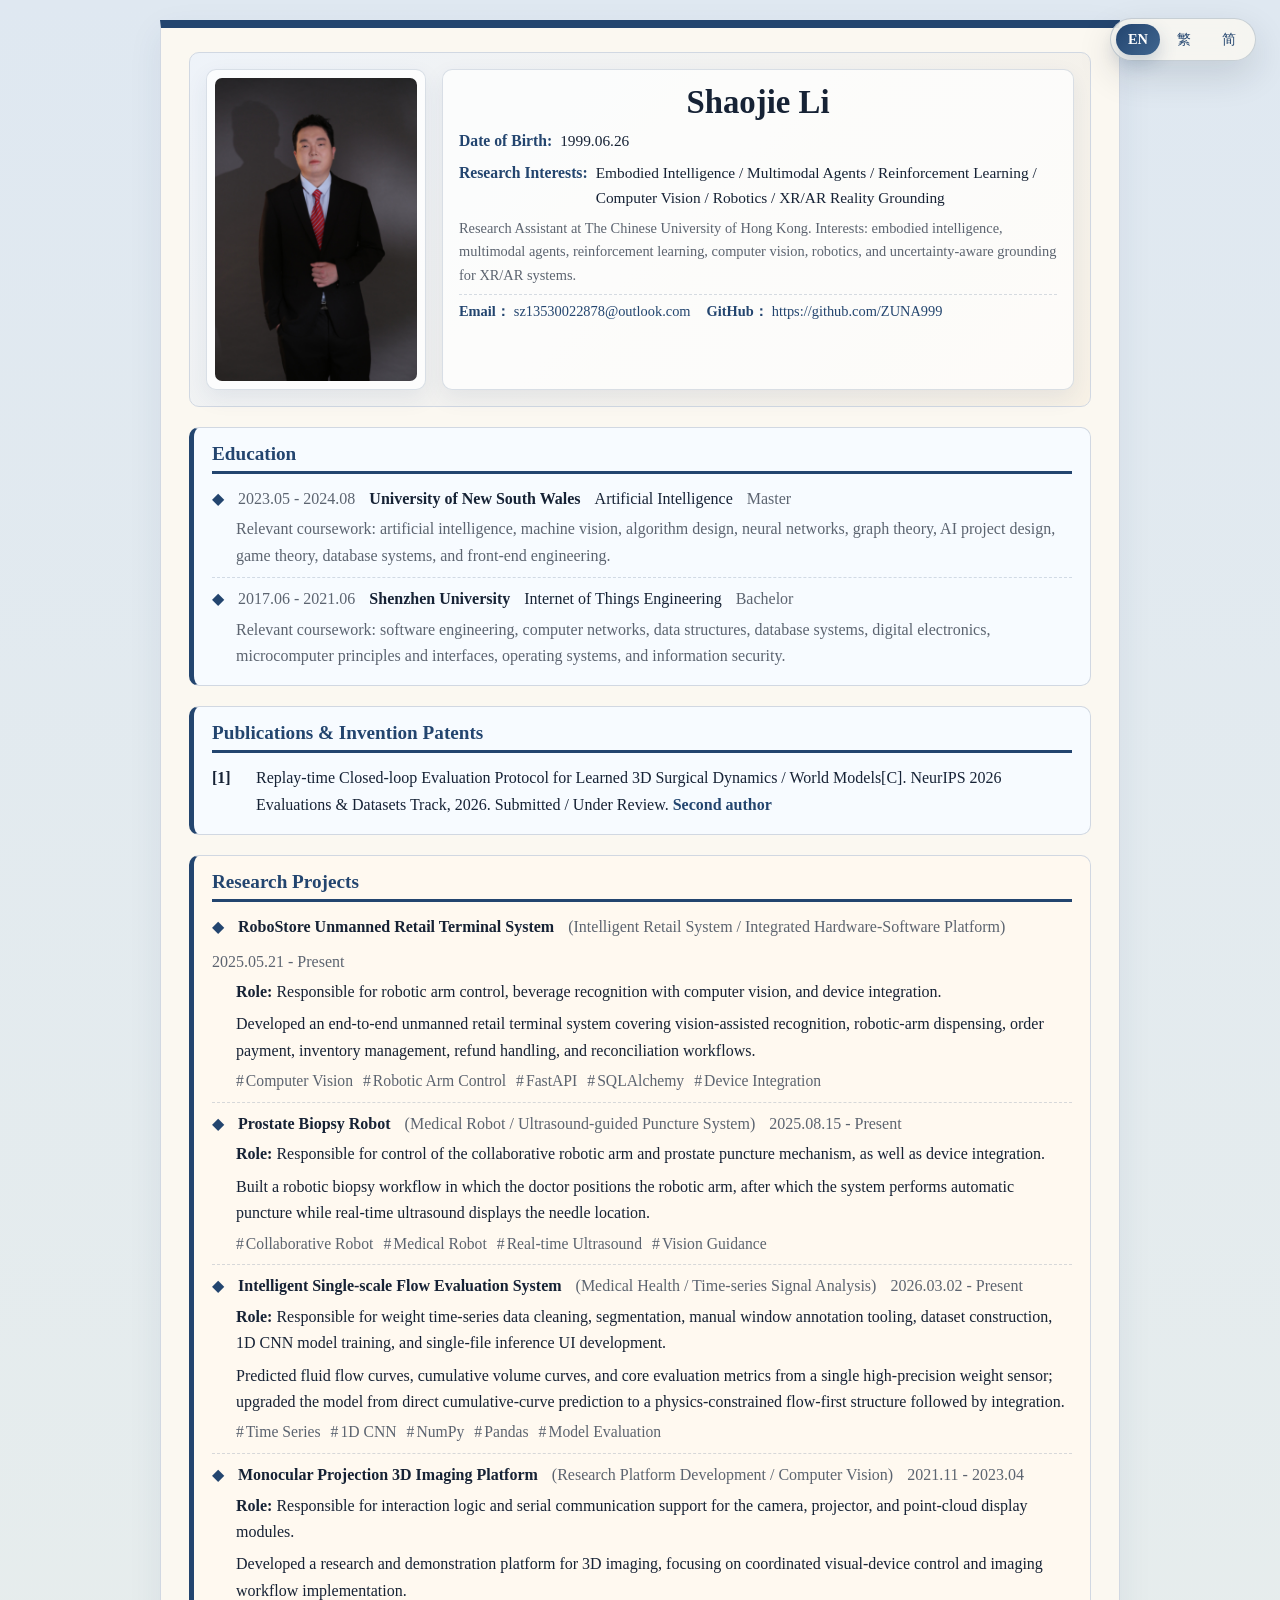
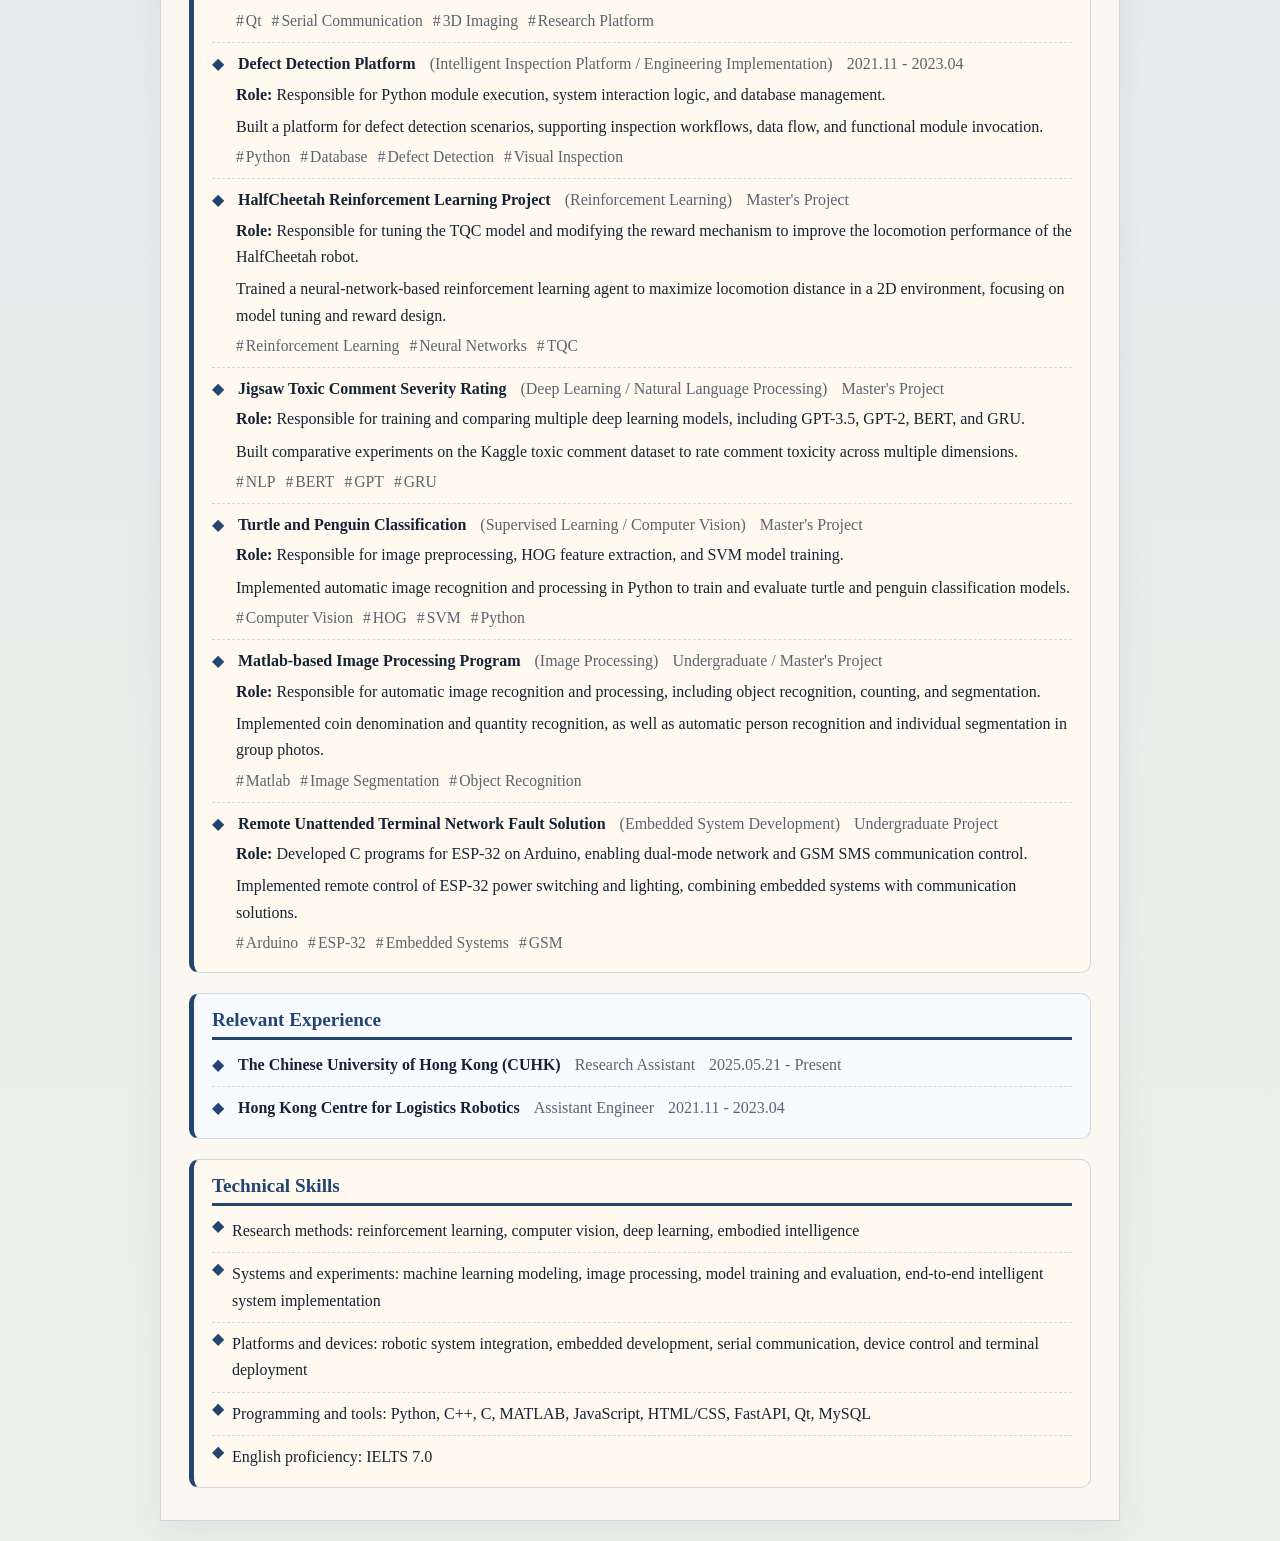
==== commit 40738698: "Use optimized profile photo" ====
--- a/index.html
+++ b/index.html
@@ -70,7 +70,7 @@
 
   </main>
 
-  <script src="site-data.js?v=20260518-card-i18n"></script>
-  <script src="main.js?v=20260518-card-i18n"></script>
+  <script src="site-data.js?v=20260518-photo"></script>
+  <script src="main.js?v=20260518-photo"></script>
 </body>
 </html>
--- a/styles.css
+++ b/styles.css
@@ -105,14 +105,13 @@
 
 .header-layout {
   display: grid;
-  grid-template-columns: 170px minmax(0, 1fr);
+  grid-template-columns: 220px minmax(0, 1fr);
   gap: 16px;
-  align-items: start;
+  align-items: stretch;
 }
 
 .header-content {
-  min-height: 100%;
-  padding: 18px 20px;
+  padding: 14px 16px;
   border: 1px solid rgba(35, 69, 111, 0.16);
   border-radius: 10px;
   background: rgba(255, 255, 255, 0.72);
@@ -120,29 +119,29 @@
 }
 
 .cv-title {
-  margin: 0 0 12px;
+  margin: 0 0 8px;
   text-align: center;
-  font-size: 2.25rem;
+  font-size: 2.05rem;
   font-weight: 700;
   line-height: 1.1;
 }
 
 .header-main {
   display: grid;
+  gap: 6px;
+}
+
+.header-row {
+  display: flex;
+  flex-wrap: wrap;
   gap: 8px;
-}
-
-.header-row {
-  display: flex;
-  flex-wrap: wrap;
-  gap: 10px;
   align-items: baseline;
-  font-size: 1rem;
+  font-size: 0.96rem;
 }
 
 .header-label {
   margin: 0;
-  font-size: 1.02rem;
+  font-size: 0.98rem;
   font-weight: 700;
   color: var(--line);
 }
@@ -155,7 +154,7 @@
 .header-note {
   margin: 0;
   color: var(--muted);
-  font-size: 0.95rem;
+  font-size: 0.9rem;
 }
 
 .link-row {
@@ -168,10 +167,10 @@
 .header-contact {
   display: flex;
   flex-wrap: wrap;
-  gap: 8px 20px;
-  padding-top: 6px;
+  gap: 6px 16px;
+  padding-top: 5px;
   border-top: 1px dashed rgba(35, 69, 111, 0.18);
-  font-size: 0.93rem;
+  font-size: 0.9rem;
 }
 
 .header-contact__item {
@@ -187,8 +186,12 @@
 
 .profile-photo {
   width: 100%;
+  height: 100%;
   margin: 0;
   padding: 8px;
+  display: flex;
+  align-items: center;
+  justify-content: center;
   overflow: visible;
   border: 1px solid rgba(35, 69, 111, 0.16);
   border-radius: 10px;
@@ -198,6 +201,7 @@
 
 .profile-photo img {
   width: 100%;
+  max-height: 100%;
   height: auto;
   border-radius: 7px;
   object-fit: contain;
@@ -376,11 +380,11 @@
   }
 
   .header-content {
-    padding: 14px;
+    padding: 12px;
   }
 
   .profile-photo {
-    width: min(170px, 70%);
+    width: min(210px, 76%);
     justify-self: center;
   }
 
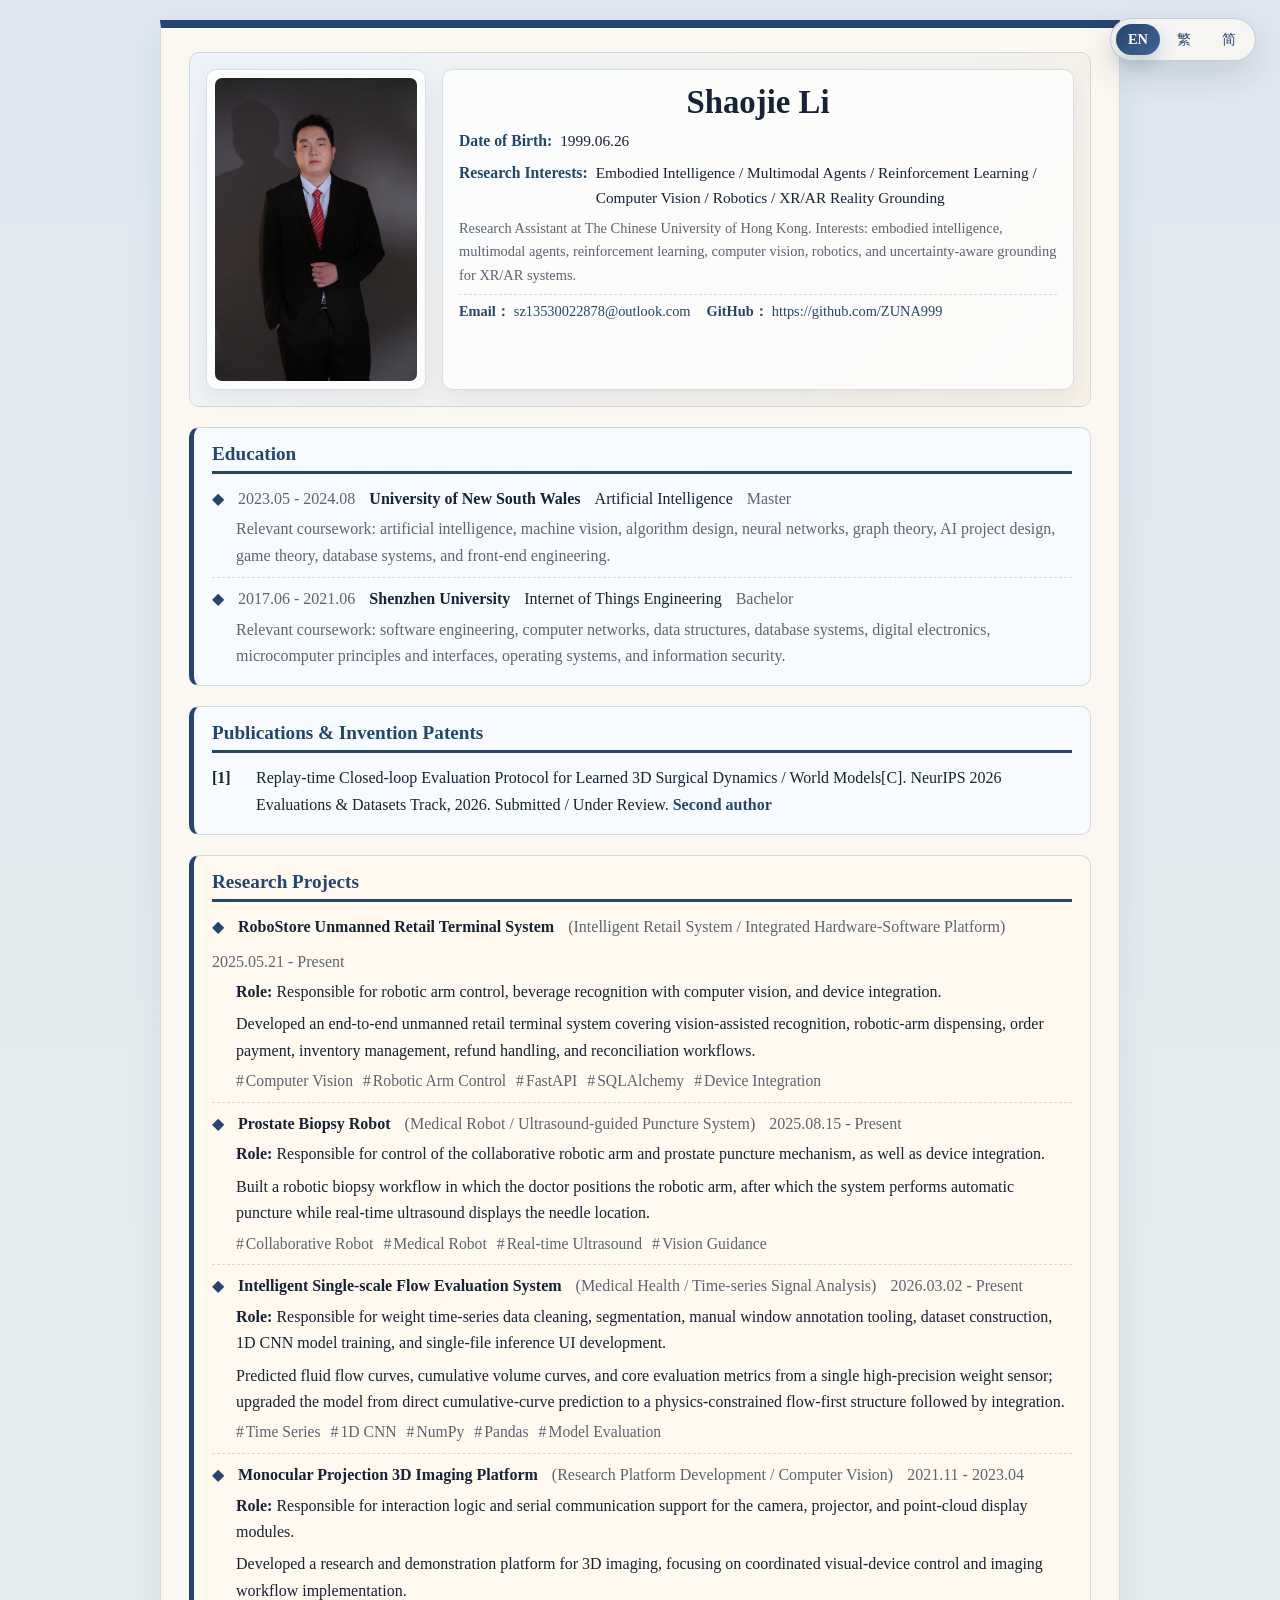
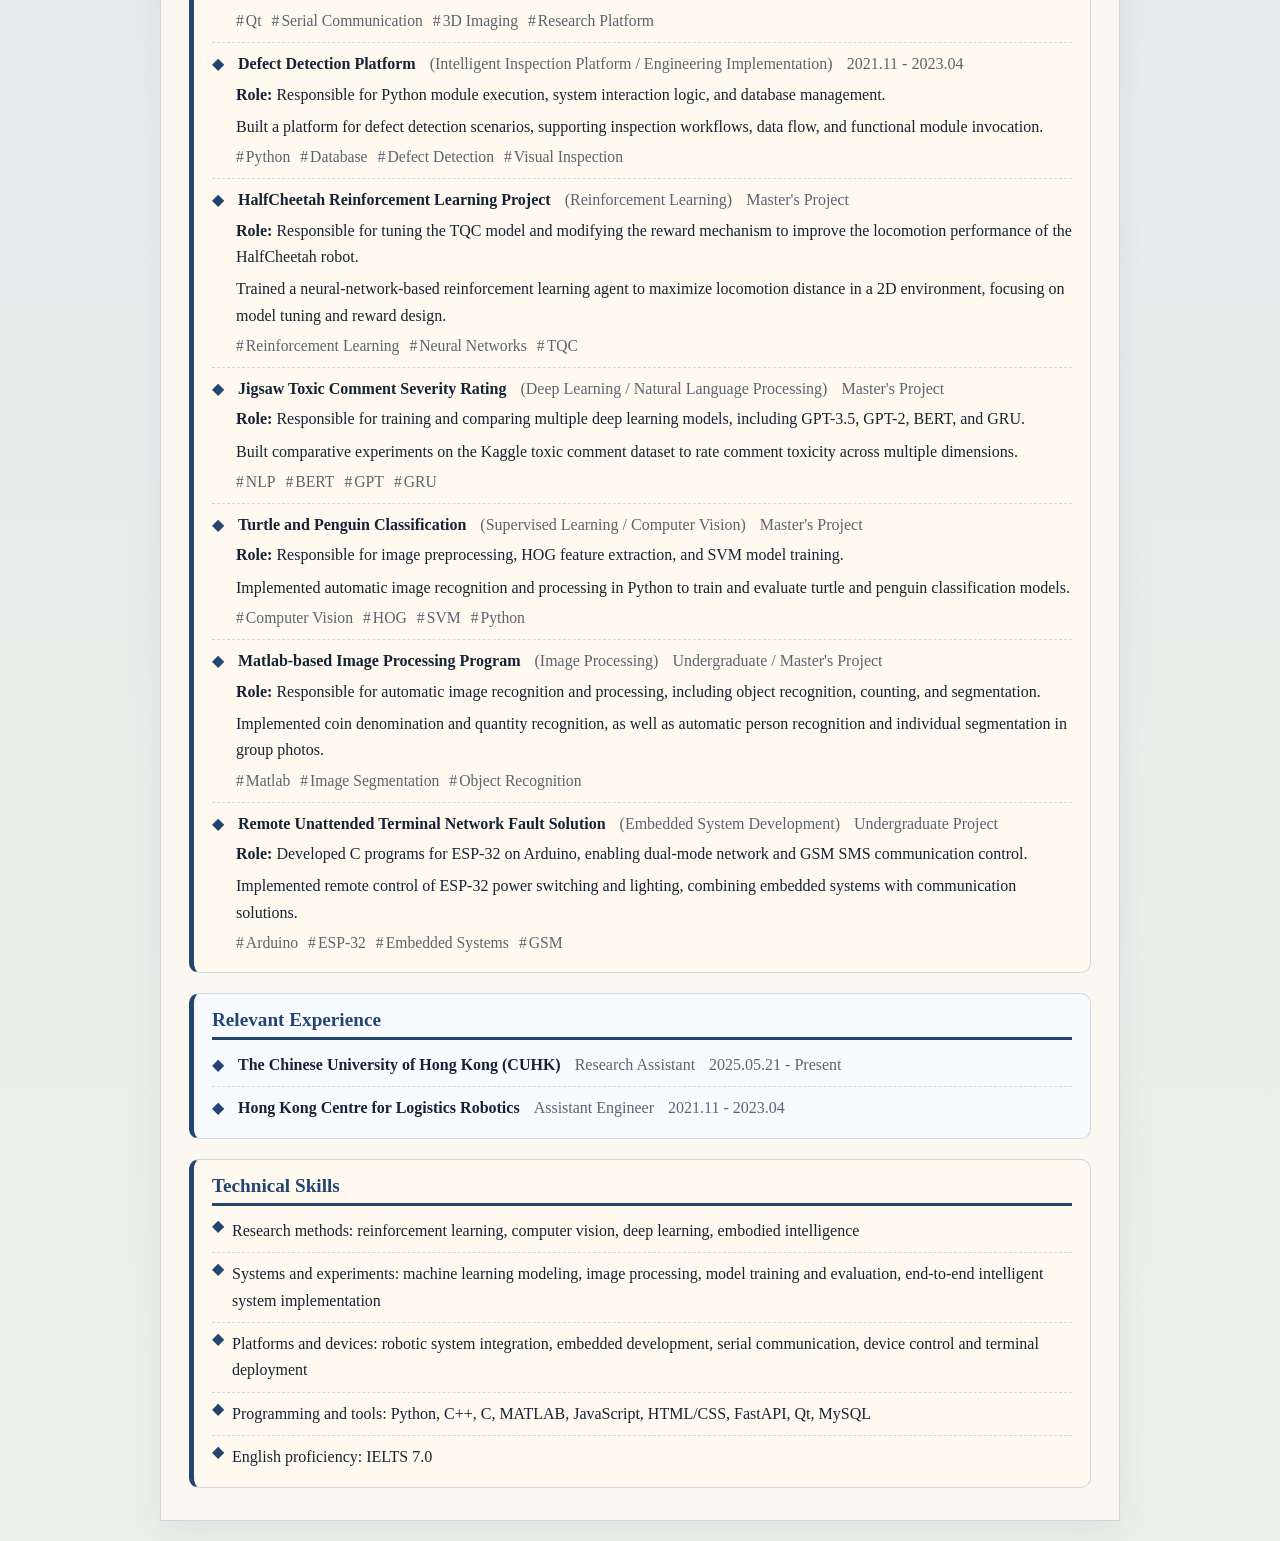
==== commit a8c656dd: "Use high quality profile photo" ====
--- a/index.html
+++ b/index.html
@@ -70,7 +70,7 @@
 
   </main>
 
-  <script src="site-data.js?v=20260518-photo"></script>
-  <script src="main.js?v=20260518-photo"></script>
+  <script src="site-data.js?v=20260519-photo-hq"></script>
+  <script src="main.js?v=20260519-photo-hq"></script>
 </body>
 </html>
